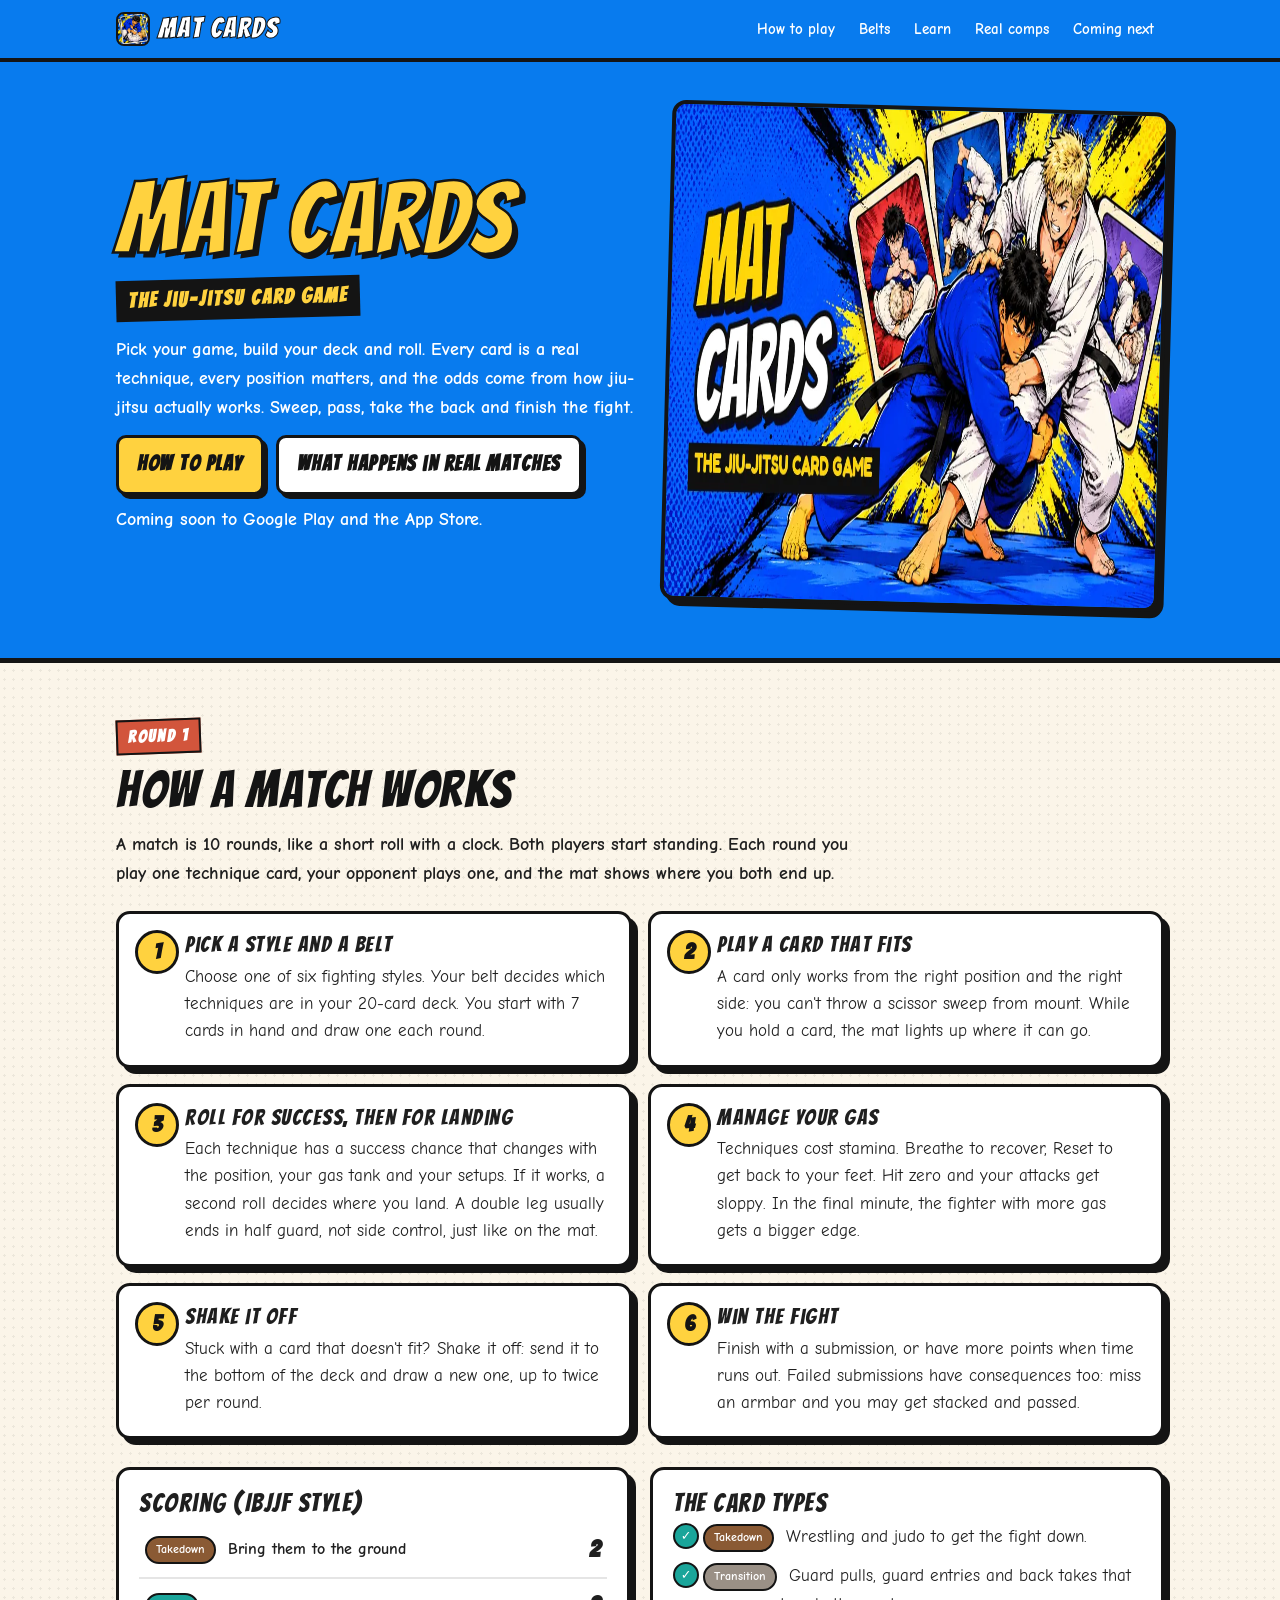
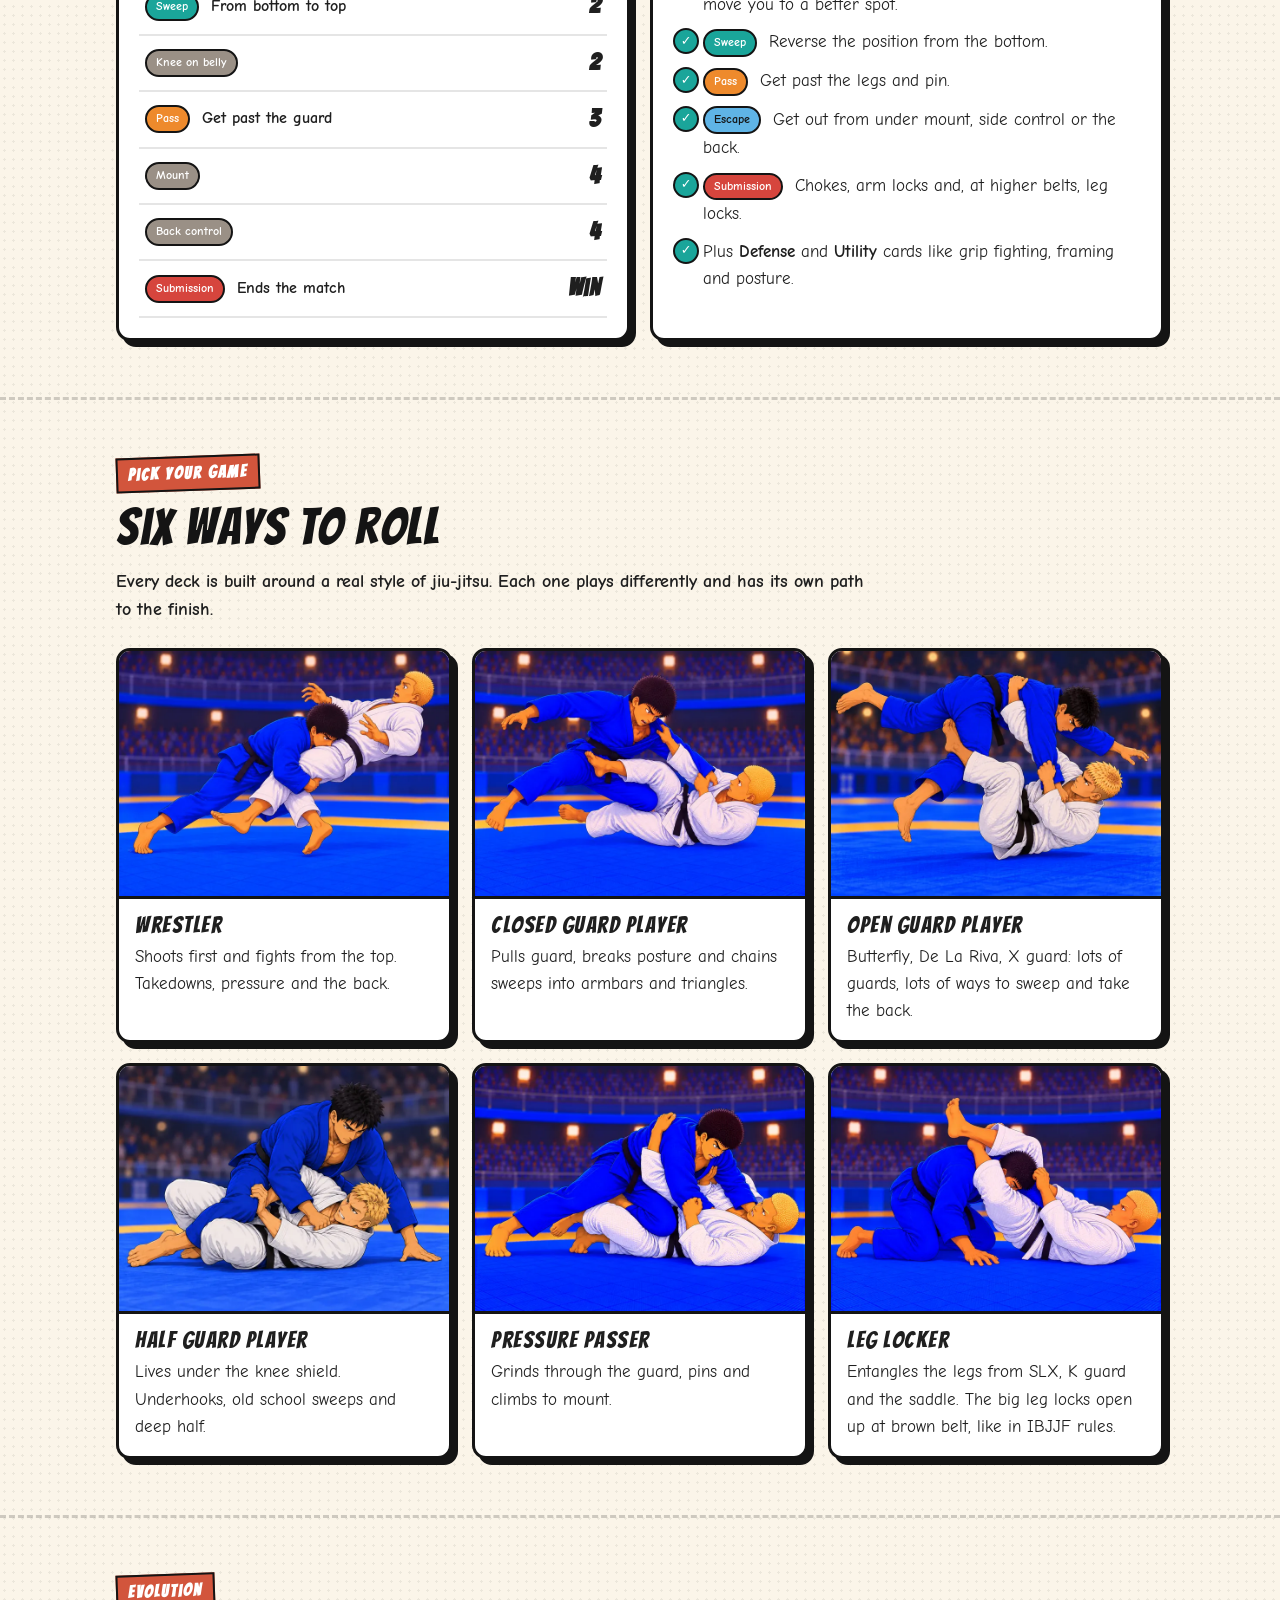
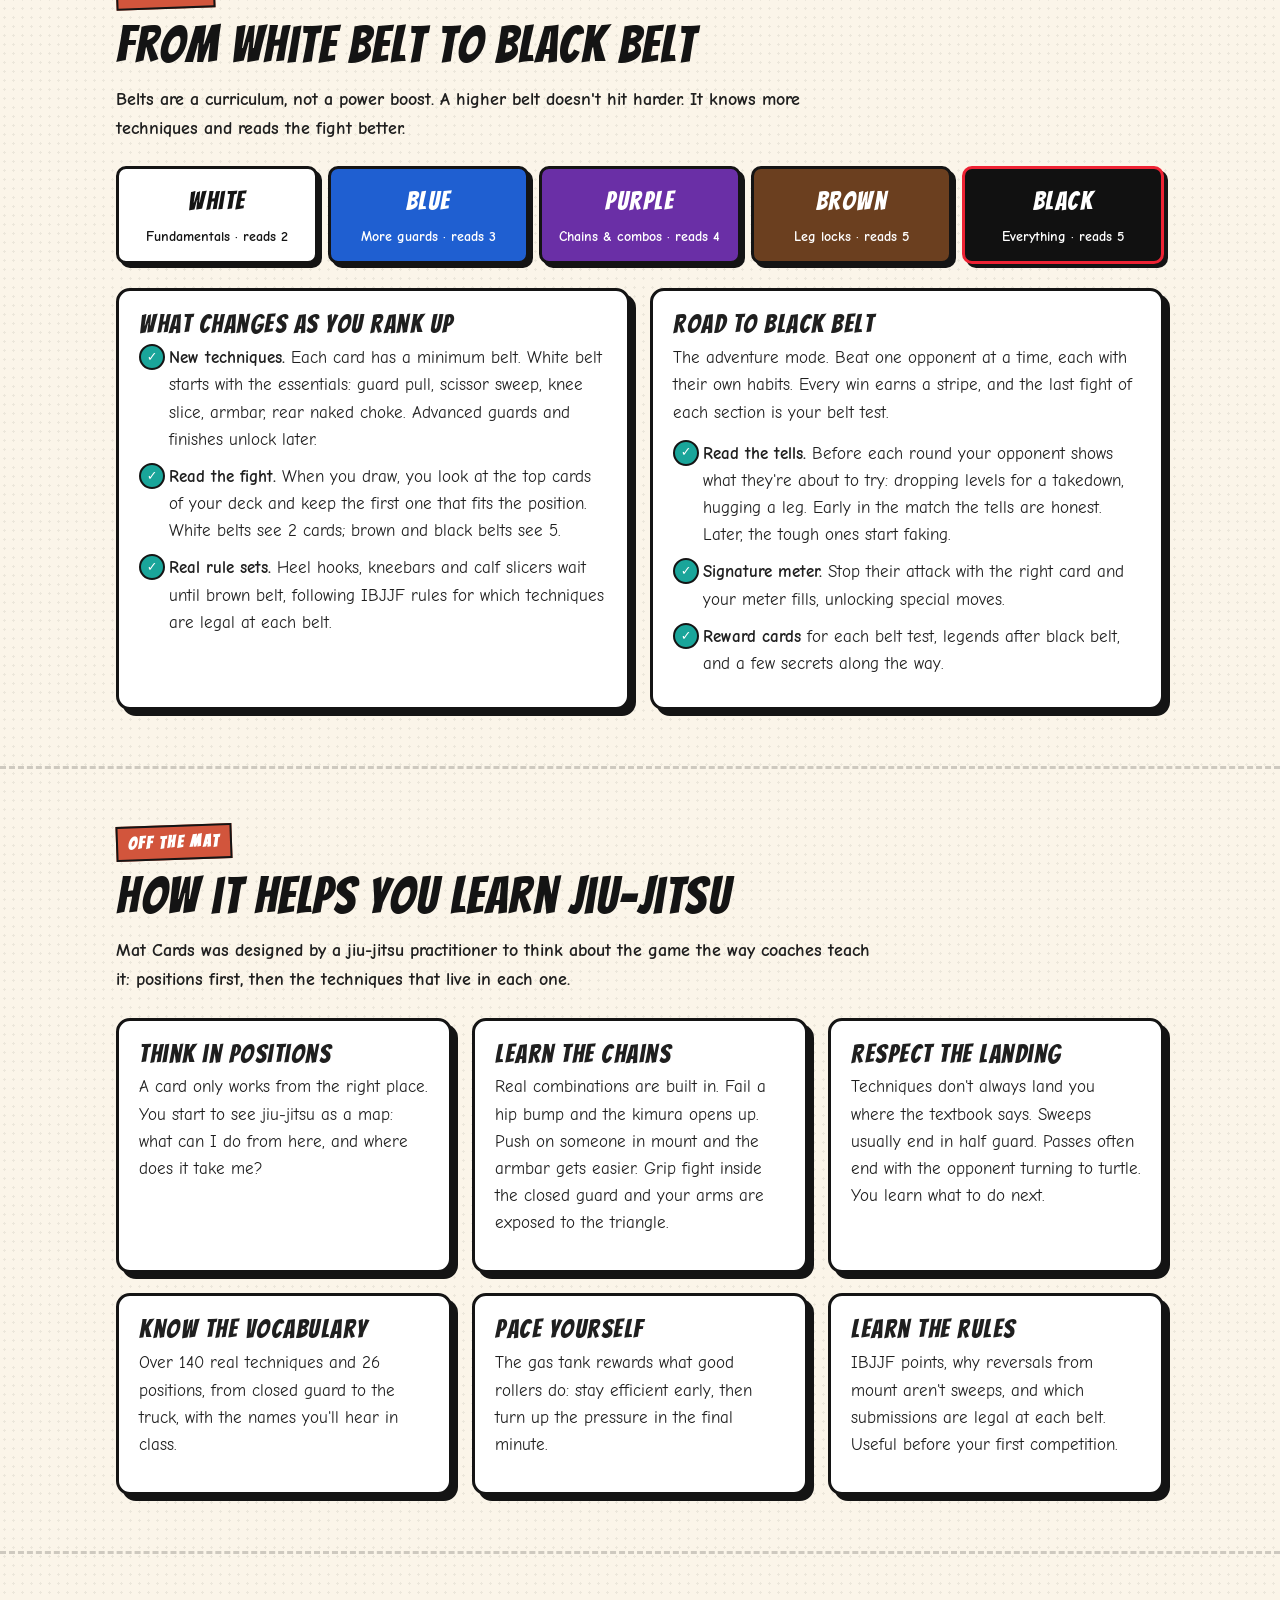
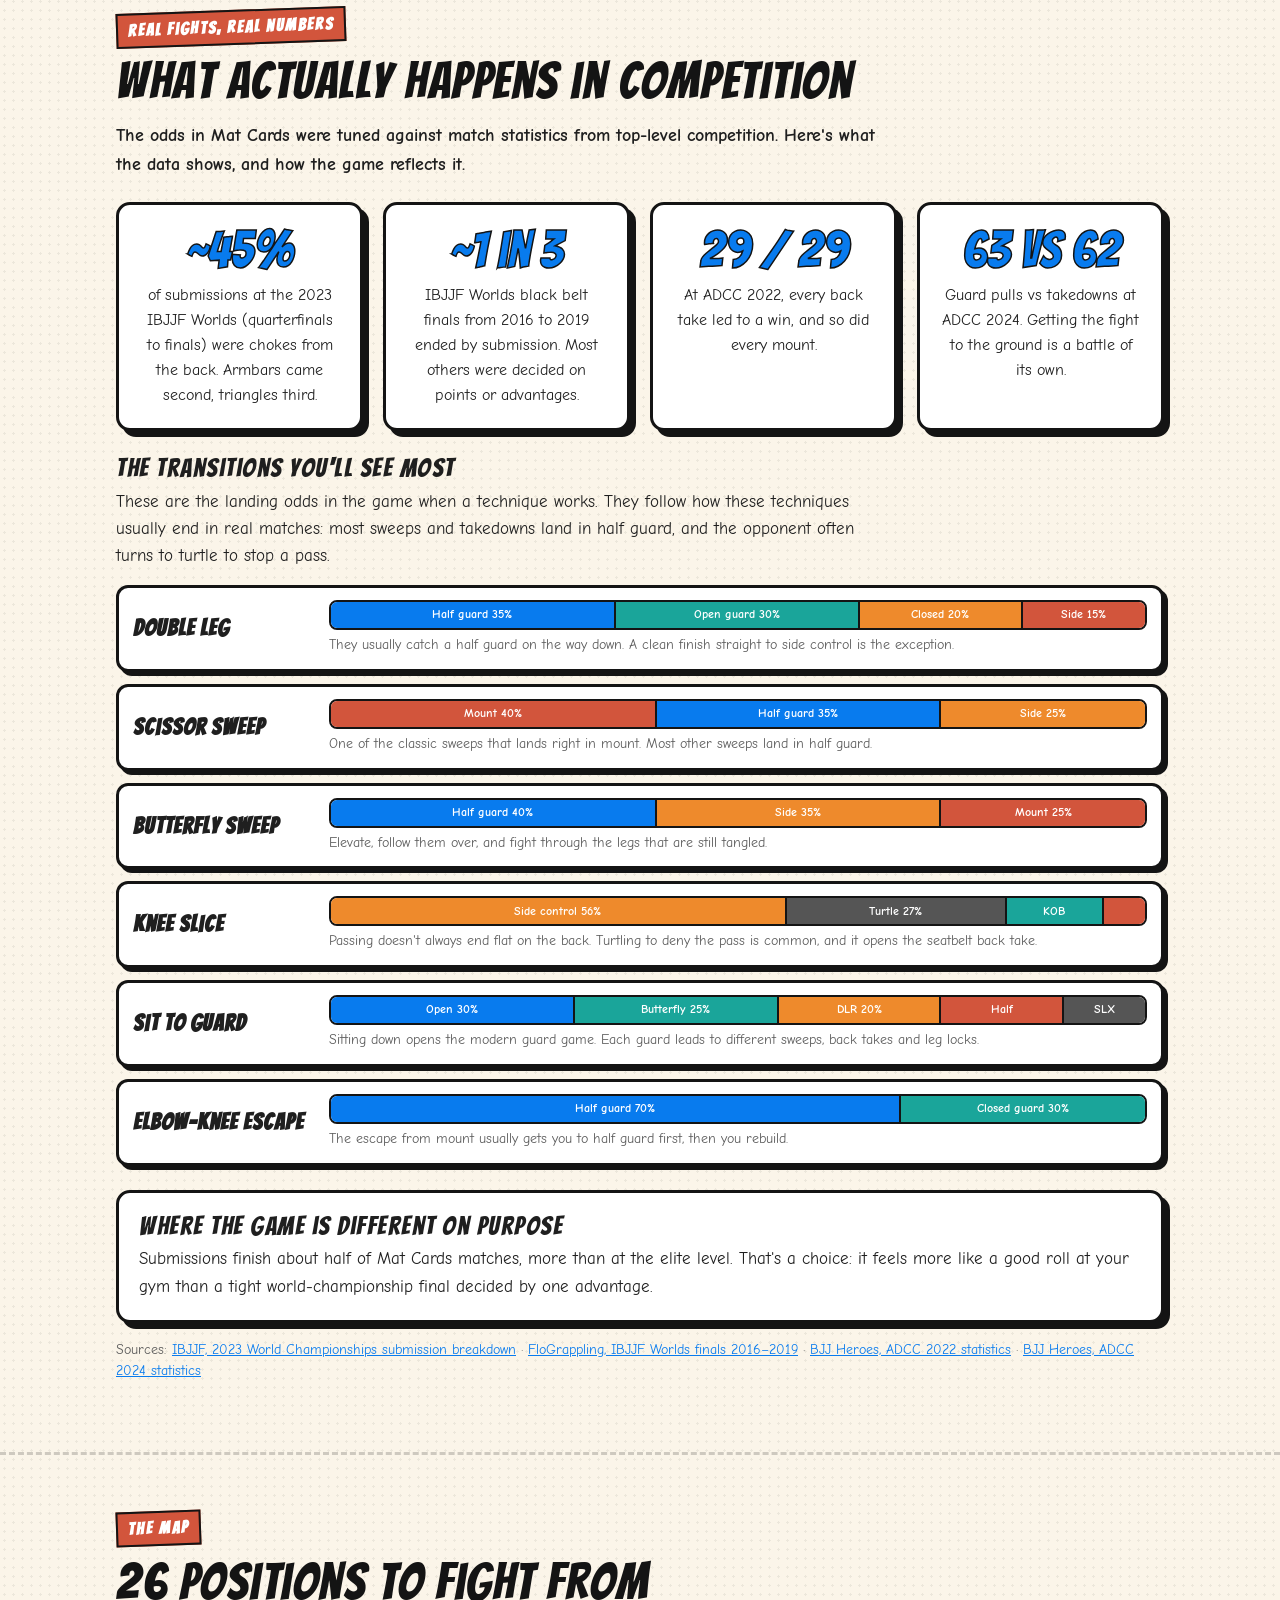
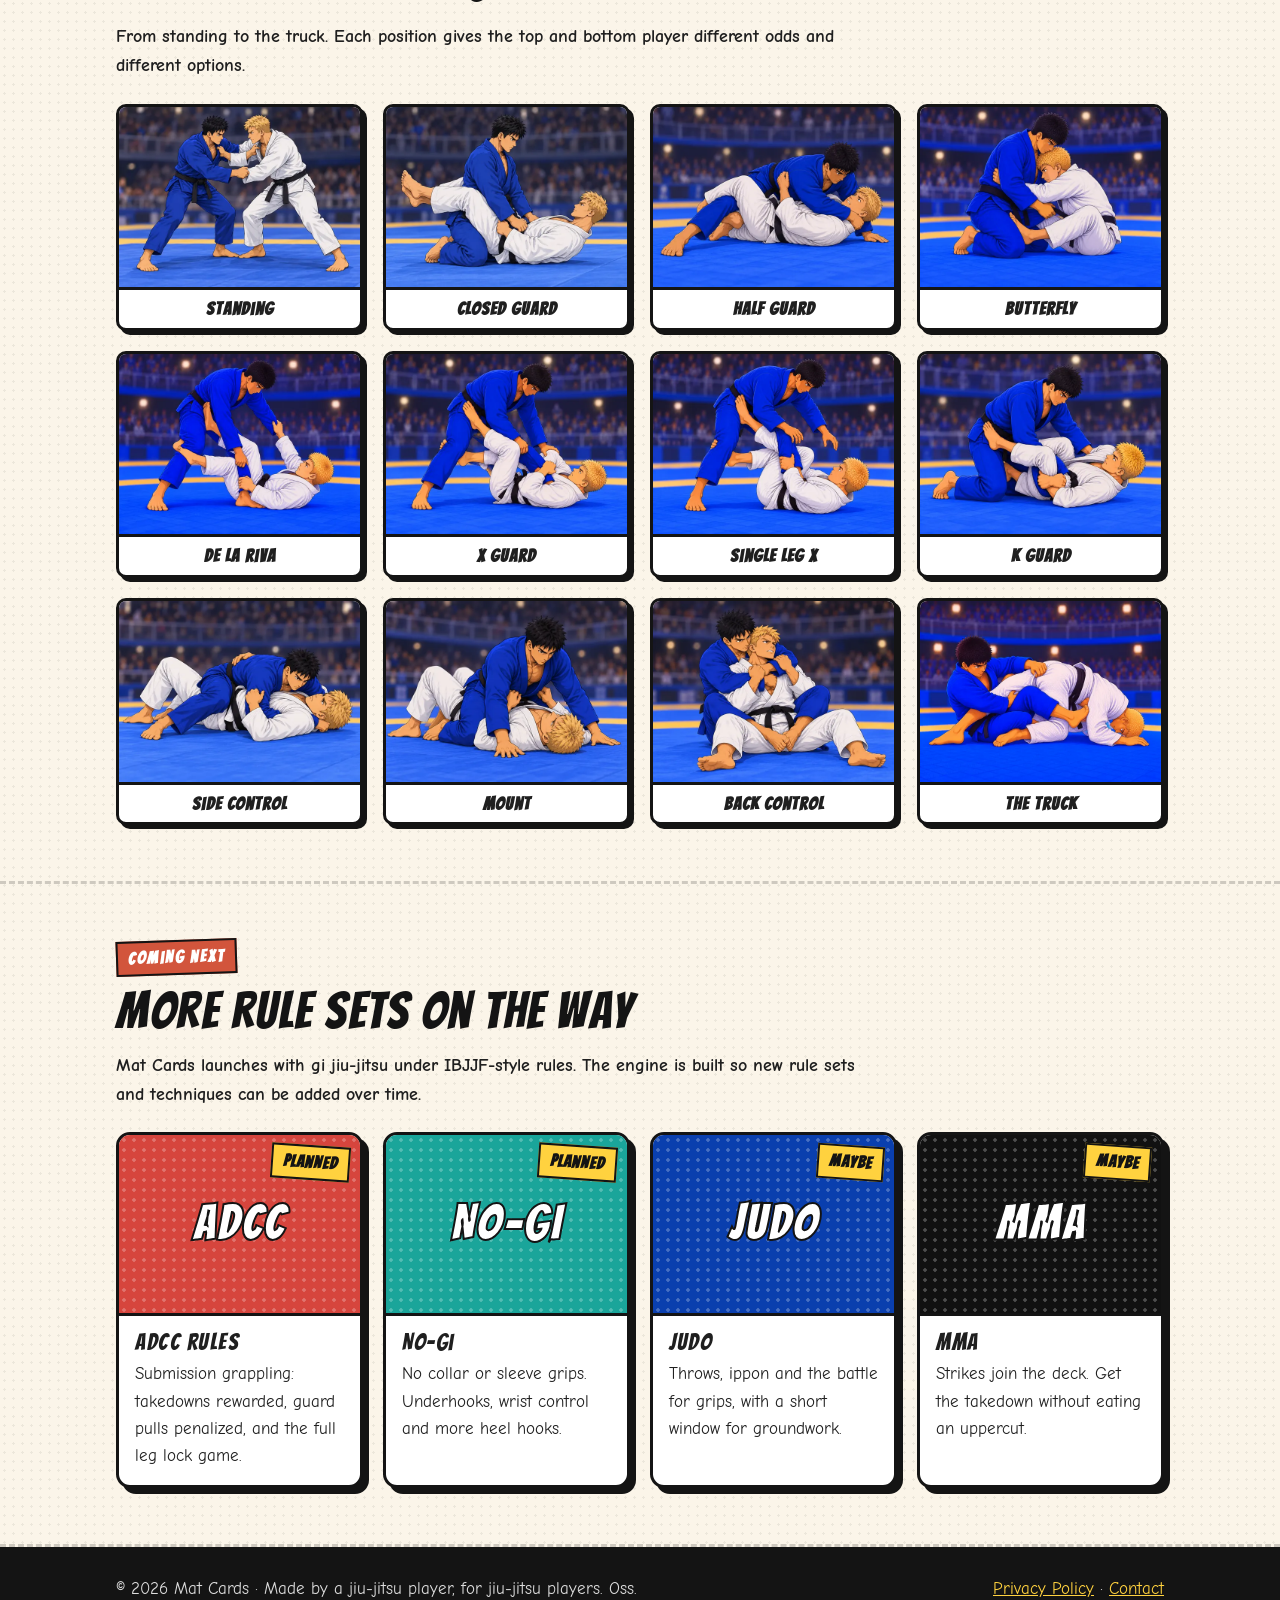
==== index.html @ f37de118 "Add Mat Cards website: game guide and privacy policy Co-Authored-By: Claude Opus 5.5 <noreply@anthro" ====
<!doctype html>
<html lang="en">
<head>
<meta charset="utf-8">
<meta name="viewport" content="width=device-width, initial-scale=1">
<title>Mat Cards — The Jiu-Jitsu Card Game</title>
<meta name="description" content="Mat Cards is a jiu-jitsu card game built on real grappling: positions, transitions and submissions work the way they do on the mat. Learn how to play, how belts work and what really happens in competition.">
<meta property="og:title" content="Mat Cards — The Jiu-Jitsu Card Game">
<meta property="og:description" content="Play techniques, chain positions and submit your opponent. A card game built on how jiu-jitsu really works.">
<meta property="og:image" content="assets/img/hero.webp">
<link rel="icon" href="assets/img/favicon.png">
<link rel="preconnect" href="https://fonts.googleapis.com">
<link rel="preconnect" href="https://fonts.gstatic.com" crossorigin>
<link href="https://fonts.googleapis.com/css2?family=Bangers&family=Comic+Neue:wght@400;700&display=swap" rel="stylesheet">
<link rel="stylesheet" href="assets/site.css">
</head>
<body>

<nav class="top"><div class="wrap">
  <a class="brand" href="#top"><img src="assets/img/icon.png" alt="">Mat Cards</a>
  <div class="links">
    <a href="#play">How to play</a>
    <a href="#belts">Belts</a>
    <a href="#learn">Learn</a>
    <a href="#real">Real comps</a>
    <a href="#next">Coming next</a>
  </div>
</div></nav>

<header class="hero" id="top"><div class="wrap">
  <div>
    <h1>Mat Cards</h1>
    <div class="tag">The jiu-jitsu card game</div>
    <p>Pick your game, build your deck and roll. Every card is a real technique, every position matters, and the odds come from how jiu-jitsu actually works. Sweep, pass, take the back and finish the fight.</p>
    <div class="btns">
      <a class="btn" href="#play">How to play</a>
      <a class="btn alt" href="#real">What happens in real matches</a>
    </div>
    <p class="soon">Coming soon to Google Play and the App Store.</p>
  </div>
  <img class="art" src="assets/img/hero.webp" alt="Mat Cards key art: two fighters in blue and white gis with game cards behind them" width="1024" height="500">
</div></header>

<main>

<!-- HOW TO PLAY -->
<section id="play"><div class="wrap">
  <span class="kicker">Round 1</span>
  <h2>How a match works</h2>
  <p class="lead">A match is 10 rounds, like a short roll with a clock. Both players start standing. Each round you play one technique card, your opponent plays one, and the mat shows where you both end up.</p>

  <div class="steps" style="margin-top:24px">
    <div class="panel step"><h3>Pick a style and a belt</h3><p>Choose one of six fighting styles. Your belt decides which techniques are in your 20-card deck. You start with 7 cards in hand and draw one each round.</p></div>
    <div class="panel step"><h3>Play a card that fits</h3><p>A card only works from the right position and the right side: you can't throw a scissor sweep from mount. While you hold a card, the mat lights up where it can go.</p></div>
    <div class="panel step"><h3>Roll for success, then for landing</h3><p>Each technique has a success chance that changes with the position, your gas tank and your setups. If it works, a second roll decides where you land. A double leg usually ends in half guard, not side control, just like on the mat.</p></div>
    <div class="panel step"><h3>Manage your gas</h3><p>Techniques cost stamina. Breathe to recover, Reset to get back to your feet. Hit zero and your attacks get sloppy. In the final minute, the fighter with more gas gets a bigger edge.</p></div>
    <div class="panel step"><h3>Shake it off</h3><p>Stuck with a card that doesn't fit? Shake it off: send it to the bottom of the deck and draw a new one, up to twice per round.</p></div>
    <div class="panel step"><h3>Win the fight</h3><p>Finish with a submission, or have more points when time runs out. Failed submissions have consequences too: miss an armbar and you may get stacked and passed.</p></div>
  </div>

  <div class="grid g2" style="margin-top:28px">
    <div class="panel">
      <h3>Scoring (IBJJF style)</h3>
      <table class="points">
        <tr><td><span class="pill td">Takedown</span> Bring them to the ground</td><td>2</td></tr>
        <tr><td><span class="pill sweep">Sweep</span> From bottom to top</td><td>2</td></tr>
        <tr><td><span class="pill tr">Knee on belly</span></td><td>2</td></tr>
        <tr><td><span class="pill pass">Pass</span> Get past the guard</td><td>3</td></tr>
        <tr><td><span class="pill tr">Mount</span></td><td>4</td></tr>
        <tr><td><span class="pill tr">Back control</span></td><td>4</td></tr>
        <tr><td><span class="pill sub">Submission</span> Ends the match</td><td>Win</td></tr>
      </table>
    </div>
    <div class="panel">
      <h3>The card types</h3>
      <ul class="check">
        <li><span class="pill td">Takedown</span> Wrestling and judo to get the fight down.</li>
        <li><span class="pill tr">Transition</span> Guard pulls, guard entries and back takes that move you to a better spot.</li>
        <li><span class="pill sweep">Sweep</span> Reverse the position from the bottom.</li>
        <li><span class="pill pass">Pass</span> Get past the legs and pin.</li>
        <li><span class="pill esc">Escape</span> Get out from under mount, side control or the back.</li>
        <li><span class="pill sub">Submission</span> Chokes, arm locks and, at higher belts, leg locks.</li>
        <li>Plus <b>Defense</b> and <b>Utility</b> cards like grip fighting, framing and posture.</li>
      </ul>
    </div>
  </div>
</div></section>

<!-- STYLES -->
<section id="styles"><div class="wrap">
  <span class="kicker">Pick your game</span>
  <h2>Six ways to roll</h2>
  <p class="lead">Every deck is built around a real style of jiu-jitsu. Each one plays differently and has its own path to the finish.</p>
  <div class="grid g3" style="margin-top:24px">
    <div class="card"><img src="assets/img/card_double_leg.webp" alt="Double leg takedown" loading="lazy"><div class="body"><h3>Wrestler</h3><p>Shoots first and fights from the top. Takedowns, pressure and the back.</p></div></div>
    <div class="card"><img src="assets/img/card_scissor_sweep.webp" alt="Scissor sweep from closed guard" loading="lazy"><div class="body"><h3>Closed Guard Player</h3><p>Pulls guard, breaks posture and chains sweeps into armbars and triangles.</p></div></div>
    <div class="card"><img src="assets/img/card_butterfly_sweep.webp" alt="Butterfly sweep" loading="lazy"><div class="body"><h3>Open Guard Player</h3><p>Butterfly, De La Riva, X guard: lots of guards, lots of ways to sweep and take the back.</p></div></div>
    <div class="card"><img src="assets/img/card_elbow_knee.webp" alt="Elbow-knee escape to half guard" loading="lazy"><div class="body"><h3>Half Guard Player</h3><p>Lives under the knee shield. Underhooks, old school sweeps and deep half.</p></div></div>
    <div class="card"><img src="assets/img/card_knee_slice.webp" alt="Knee slice pass" loading="lazy"><div class="body"><h3>Pressure Passer</h3><p>Grinds through the guard, pins and climbs to mount.</p></div></div>
    <div class="card"><img src="assets/img/card_triangle.webp" alt="Triangle choke" loading="lazy"><div class="body"><h3>Leg Locker</h3><p>Entangles the legs from SLX, K guard and the saddle. The big leg locks open up at brown belt, like in IBJJF rules.</p></div></div>
  </div>
</div></section>

<!-- BELTS -->
<section id="belts"><div class="wrap">
  <span class="kicker">Evolution</span>
  <h2>From white belt to black belt</h2>
  <p class="lead">Belts are a curriculum, not a power boost. A higher belt doesn't hit harder. It knows more techniques and reads the fight better.</p>
  <div class="belts" style="margin:24px 0">
    <div class="belt white"><b>White</b><span>Fundamentals · reads 2</span></div>
    <div class="belt blue"><b>Blue</b><span>More guards · reads 3</span></div>
    <div class="belt purple"><b>Purple</b><span>Chains & combos · reads 4</span></div>
    <div class="belt brown"><b>Brown</b><span>Leg locks · reads 5</span></div>
    <div class="belt black"><b>Black</b><span>Everything · reads 5</span></div>
  </div>
  <div class="grid g2">
    <div class="panel">
      <h3>What changes as you rank up</h3>
      <ul class="check">
        <li><b>New techniques.</b> Each card has a minimum belt. White belt starts with the essentials: guard pull, scissor sweep, knee slice, armbar, rear naked choke. Advanced guards and finishes unlock later.</li>
        <li><b>Read the fight.</b> When you draw, you look at the top cards of your deck and keep the first one that fits the position. White belts see 2 cards; brown and black belts see 5.</li>
        <li><b>Real rule sets.</b> Heel hooks, kneebars and calf slicers wait until brown belt, following IBJJF rules for which techniques are legal at each belt.</li>
      </ul>
    </div>
    <div class="panel">
      <h3>Road to Black Belt</h3>
      <p style="font-weight:400">The adventure mode. Beat one opponent at a time, each with their own habits. Every win earns a stripe, and the last fight of each section is your belt test.</p>
      <ul class="check">
        <li><b>Read the tells.</b> Before each round your opponent shows what they're about to try: dropping levels for a takedown, hugging a leg. Early in the match the tells are honest. Later, the tough ones start faking.</li>
        <li><b>Signature meter.</b> Stop their attack with the right card and your meter fills, unlocking special moves.</li>
        <li><b>Reward cards</b> for each belt test, legends after black belt, and a few secrets along the way.</li>
      </ul>
    </div>
  </div>
</div></section>

<!-- LEARN -->
<section id="learn"><div class="wrap">
  <span class="kicker">Off the mat</span>
  <h2>How it helps you learn jiu-jitsu</h2>
  <p class="lead">Mat Cards was designed by a jiu-jitsu practitioner to think about the game the way coaches teach it: positions first, then the techniques that live in each one.</p>
  <div class="grid g3" style="margin-top:24px">
    <div class="panel"><h3>Think in positions</h3><p style="font-weight:400">A card only works from the right place. You start to see jiu-jitsu as a map: what can I do from here, and where does it take me?</p></div>
    <div class="panel"><h3>Learn the chains</h3><p style="font-weight:400">Real combinations are built in. Fail a hip bump and the kimura opens up. Push on someone in mount and the armbar gets easier. Grip fight inside the closed guard and your arms are exposed to the triangle.</p></div>
    <div class="panel"><h3>Respect the landing</h3><p style="font-weight:400">Techniques don't always land you where the textbook says. Sweeps usually end in half guard. Passes often end with the opponent turning to turtle. You learn what to do next.</p></div>
    <div class="panel"><h3>Know the vocabulary</h3><p style="font-weight:400">Over 140 real techniques and 26 positions, from closed guard to the truck, with the names you'll hear in class.</p></div>
    <div class="panel"><h3>Pace yourself</h3><p style="font-weight:400">The gas tank rewards what good rollers do: stay efficient early, then turn up the pressure in the final minute.</p></div>
    <div class="panel"><h3>Learn the rules</h3><p style="font-weight:400">IBJJF points, why reversals from mount aren't sweeps, and which submissions are legal at each belt. Useful before your first competition.</p></div>
  </div>
</div></section>

<!-- REAL COMPETITION -->
<section id="real"><div class="wrap">
  <span class="kicker">Real fights, real numbers</span>
  <h2>What actually happens in competition</h2>
  <p class="lead">The odds in Mat Cards were tuned against match statistics from top-level competition. Here's what the data shows, and how the game reflects it.</p>

  <div class="grid g4" style="margin:24px 0">
    <div class="panel stat"><b>~45%</b><p>of submissions at the 2023 IBJJF Worlds (quarterfinals to finals) were chokes from the back. Armbars came second, triangles third.</p></div>
    <div class="panel stat"><b>~1 in 3</b><p>IBJJF Worlds black belt finals from 2016 to 2019 ended by submission. Most others were decided on points or advantages.</p></div>
    <div class="panel stat"><b>29 / 29</b><p>At ADCC 2022, every back take led to a win, and so did every mount.</p></div>
    <div class="panel stat"><b>63 vs 62</b><p>Guard pulls vs takedowns at ADCC 2024. Getting the fight to the ground is a battle of its own.</p></div>
  </div>

  <h3 style="margin-top:12px">The transitions you'll see most</h3>
  <p style="font-weight:400;max-width:780px">These are the landing odds in the game when a technique works. They follow how these techniques usually end in real matches: most sweeps and takedowns land in half guard, and the opponent often turns to turtle to stop a pass.</p>

  <div class="flow" style="margin-top:16px">
    <div class="flowrow"><div class="name">Double Leg</div><div>
      <div class="bar"><span class="c1" style="width:35%">Half guard 35%</span><span class="c2" style="width:30%">Open guard 30%</span><span class="c3" style="width:20%">Closed 20%</span><span class="c4" style="width:15%">Side 15%</span></div>
      <small>They usually catch a half guard on the way down. A clean finish straight to side control is the exception.</small></div></div>
    <div class="flowrow"><div class="name">Scissor Sweep</div><div>
      <div class="bar"><span class="c4" style="width:40%">Mount 40%</span><span class="c1" style="width:35%">Half guard 35%</span><span class="c3" style="width:25%">Side 25%</span></div>
      <small>One of the classic sweeps that lands right in mount. Most other sweeps land in half guard.</small></div></div>
    <div class="flowrow"><div class="name">Butterfly Sweep</div><div>
      <div class="bar"><span class="c1" style="width:40%">Half guard 40%</span><span class="c3" style="width:35%">Side 35%</span><span class="c4" style="width:25%">Mount 25%</span></div>
      <small>Elevate, follow them over, and fight through the legs that are still tangled.</small></div></div>
    <div class="flowrow"><div class="name">Knee Slice</div><div>
      <div class="bar"><span class="c3" style="width:56%">Side control 56%</span><span class="c5" style="width:27%">Turtle 27%</span><span class="c2" style="width:12%">KOB</span><span class="c4" style="width:5%"></span></div>
      <small>Passing doesn't always end flat on the back. Turtling to deny the pass is common, and it opens the seatbelt back take.</small></div></div>
    <div class="flowrow"><div class="name">Sit to Guard</div><div>
      <div class="bar"><span class="c1" style="width:30%">Open 30%</span><span class="c2" style="width:25%">Butterfly 25%</span><span class="c3" style="width:20%">DLR 20%</span><span class="c4" style="width:15%">Half</span><span class="c5" style="width:10%">SLX</span></div>
      <small>Sitting down opens the modern guard game. Each guard leads to different sweeps, back takes and leg locks.</small></div></div>
    <div class="flowrow"><div class="name">Elbow-Knee Escape</div><div>
      <div class="bar"><span class="c1" style="width:70%">Half guard 70%</span><span class="c2" style="width:30%">Closed guard 30%</span></div>
      <small>The escape from mount usually gets you to half guard first, then you rebuild.</small></div></div>
  </div>

  <div class="panel" style="margin-top:24px">
    <h3>Where the game is different on purpose</h3>
    <p style="font-weight:400;margin:0">Submissions finish about half of Mat Cards matches, more than at the elite level. That's a choice: it feels more like a good roll at your gym than a tight world-championship final decided by one advantage.</p>
  </div>

  <p class="src" style="margin-top:16px">Sources: <a href="https://ibjjf.com/news/2023-world-championships-submission-breakdown">IBJJF, 2023 World Championships submission breakdown</a> · <a href="https://www.flograppling.com/articles/6519593-ibjjf-worlds-stats-breakdown-submissions-on-the-rise-over-last-four-years">FloGrappling, IBJJF Worlds finals 2016–2019</a> · <a href="https://www.bjjheroes.com/?p=13022">BJJ Heroes, ADCC 2022 statistics</a> · <a href="https://www.bjjheroes.com/?p=13985">BJJ Heroes, ADCC 2024 statistics</a></p>
</div></section>

<!-- POSITIONS -->
<section id="positions"><div class="wrap">
  <span class="kicker">The map</span>
  <h2>26 positions to fight from</h2>
  <p class="lead">From standing to the truck. Each position gives the top and bottom player different odds and different options.</p>
  <div class="grid g4 pos-grid" style="margin-top:24px">
    <div class="pos"><img src="assets/img/pos_standing.webp" alt="" loading="lazy"><span>Standing</span></div>
    <div class="pos"><img src="assets/img/pos_closed_guard.webp" alt="" loading="lazy"><span>Closed Guard</span></div>
    <div class="pos"><img src="assets/img/pos_half_guard.webp" alt="" loading="lazy"><span>Half Guard</span></div>
    <div class="pos"><img src="assets/img/pos_butterfly.webp" alt="" loading="lazy"><span>Butterfly</span></div>
    <div class="pos"><img src="assets/img/pos_dlr.webp" alt="" loading="lazy"><span>De La Riva</span></div>
    <div class="pos"><img src="assets/img/pos_x_guard.webp" alt="" loading="lazy"><span>X Guard</span></div>
    <div class="pos"><img src="assets/img/pos_slx.webp" alt="" loading="lazy"><span>Single Leg X</span></div>
    <div class="pos"><img src="assets/img/pos_k_guard.webp" alt="" loading="lazy"><span>K Guard</span></div>
    <div class="pos"><img src="assets/img/pos_side_control.webp" alt="" loading="lazy"><span>Side Control</span></div>
    <div class="pos"><img src="assets/img/pos_mount.webp" alt="" loading="lazy"><span>Mount</span></div>
    <div class="pos"><img src="assets/img/pos_back_control.webp" alt="" loading="lazy"><span>Back Control</span></div>
    <div class="pos"><img src="assets/img/pos_truck.webp" alt="" loading="lazy"><span>The Truck</span></div>
  </div>
</div></section>

<!-- COMING NEXT -->
<section id="next" class="future"><div class="wrap">
  <span class="kicker">Coming next</span>
  <h2>More rule sets on the way</h2>
  <p class="lead">Mat Cards launches with gi jiu-jitsu under IBJJF-style rules. The engine is built so new rule sets and techniques can be added over time.</p>
  <div class="grid g4" style="margin-top:24px">
    <div class="card"><div class="ph" style="background-color:#d6453d">ADCC</div><span class="badge">Planned</span><div class="body"><h3>ADCC rules</h3><p>Submission grappling: takedowns rewarded, guard pulls penalized, and the full leg lock game.</p></div></div>
    <div class="card"><div class="ph" style="background-color:#1aa59a">NO-GI</div><span class="badge">Planned</span><div class="body"><h3>No-Gi</h3><p>No collar or sleeve grips. Underhooks, wrist control and more heel hooks.</p></div></div>
    <div class="card"><div class="ph" style="background-color:#0a3fae">JUDO</div><span class="badge">Maybe</span><div class="body"><h3>Judo</h3><p>Throws, ippon and the battle for grips, with a short window for groundwork.</p></div></div>
    <div class="card"><div class="ph" style="background-color:#111">MMA</div><span class="badge">Maybe</span><div class="body"><h3>MMA</h3><p>Strikes join the deck. Get the takedown without eating an uppercut.</p></div></div>
  </div>
</div></section>

</main>

<footer><div class="wrap">
  <div>© 2026 Mat Cards · Made by a jiu-jitsu player, for jiu-jitsu players. Oss.</div>
  <div><a href="privacy/">Privacy Policy</a> · <a href="mailto:luizhenrique.outikauffmann@gmail.com">Contact</a></div>
</div></footer>

</body>
</html>
---- assets/site.css ----
:root{
  --page:#fbf5e9; --paper:#ffffff; --ink:#141414; --text:#1f1f1f; --muted:#5b5b5b;
  --blue:#087BEE; --blue-deep:#0a3fae; --yellow:#FFD23F; --red:#D2553C;
  --sub:#d6453d; --sweep:#1aa59a; --pass:#ee8a2c; --takedown:#8a5a34; --escape:#5fb4e6; --trans:#9a9086;
  --shadow:6px 6px 0 var(--ink);
}
@media (prefers-color-scheme: dark){
  :root{ --page:#15171c; --paper:#1f232b; --ink:#000; --text:#eceae4; --muted:#a8a59d; --shadow:6px 6px 0 #000; }
}
*{box-sizing:border-box}
html{scroll-behavior:smooth}
body{margin:0;background:var(--page);color:var(--text);
  font:17px/1.6 "Comic Neue","Trebuchet MS",system-ui,sans-serif;font-weight:700;
  background-image:radial-gradient(rgba(0,0,0,.06) 1px,transparent 1.4px);background-size:9px 9px}
img{max-width:100%;display:block}
a{color:var(--blue)}
h1,h2,h3,.display{font-family:"Bangers",Impact,sans-serif;font-weight:400;letter-spacing:1.5px;line-height:1.05}
h2{font-size:clamp(2.1rem,6vw,3.2rem);margin:0 0 12px;color:var(--ink)}
@media (prefers-color-scheme: dark){ h2{color:var(--yellow)} }
h3{font-size:1.6rem;margin:0 0 6px}
p{margin:0 0 14px}
.wrap{max-width:1080px;margin:0 auto;padding:0 16px}

/* nav */
nav.top{position:sticky;top:0;z-index:10;background:var(--blue);border-bottom:4px solid var(--ink)}
nav.top .wrap{display:flex;align-items:center;gap:14px;height:58px;overflow-x:auto;scrollbar-width:none}
nav.top .wrap::-webkit-scrollbar{display:none}
nav.top .brand{display:flex;align-items:center;gap:8px;text-decoration:none;color:#fff;font-family:"Bangers";font-size:1.7rem;letter-spacing:2px;white-space:nowrap;-webkit-text-stroke:1px var(--ink)}
nav.top .brand img{width:34px;height:34px;border:2px solid var(--ink);border-radius:8px}
nav.top .links{display:flex;gap:4px;margin-left:auto}
nav.top .links a{color:#fff;text-decoration:none;font-weight:700;font-size:.95rem;padding:6px 10px;border-radius:6px;white-space:nowrap}
nav.top .links a:hover{background:rgba(0,0,0,.2)}

/* hero */
.hero{position:relative;overflow:hidden;border-bottom:5px solid var(--ink);
  background:var(--blue) radial-gradient(circle at 70% 40%,var(--yellow) 0 18%,transparent 19%) }
.hero .wrap{display:grid;grid-template-columns:1.05fr 1fr;gap:28px;align-items:center;padding-top:44px;padding-bottom:52px}
.hero h1{font-size:clamp(3.4rem,11vw,6.4rem);margin:0;color:var(--yellow);-webkit-text-stroke:2.5px var(--ink);text-shadow:5px 5px 0 var(--ink)}
.hero .tag{display:inline-block;background:var(--ink);color:var(--yellow);font-family:"Bangers";letter-spacing:2px;font-size:1.3rem;padding:4px 12px;margin:6px 0 16px;transform:rotate(-1.5deg)}
.hero p{color:#fff;font-size:1.12rem;max-width:520px}
.hero .art{border:4px solid var(--ink);border-radius:14px;box-shadow:var(--shadow);transform:rotate(1.5deg);background:#fff}
.btns{display:flex;flex-wrap:wrap;gap:12px;margin-top:8px}
.btn{display:inline-block;font-family:"Bangers";letter-spacing:1.5px;font-size:1.3rem;text-decoration:none;
  padding:10px 18px;border:3px solid var(--ink);border-radius:10px;box-shadow:4px 4px 0 var(--ink);background:var(--yellow);color:var(--ink)}
.btn.alt{background:#fff}
.btn:active{transform:translate(2px,2px);box-shadow:2px 2px 0 var(--ink)}
.soon{font-size:.9rem;color:#dfeaff;margin-top:10px}

/* sections */
section{padding:56px 0;border-bottom:3px dashed rgba(0,0,0,.18)}
.kicker{display:inline-block;background:var(--red);color:#fff;font-family:"Bangers";letter-spacing:2px;padding:2px 10px;border:2px solid var(--ink);transform:rotate(-2deg);margin-bottom:10px}
.lead{font-size:1.12rem;max-width:760px;color:var(--text)}
.panel{background:var(--paper);border:3px solid var(--ink);border-radius:14px;box-shadow:var(--shadow);padding:20px}
.grid{display:grid;gap:20px}
.g2{grid-template-columns:repeat(2,1fr)} .g3{grid-template-columns:repeat(3,1fr)} .g4{grid-template-columns:repeat(4,1fr)}

/* steps */
.steps{counter-reset:s;display:grid;gap:16px;grid-template-columns:repeat(2,1fr)}
.step{position:relative;padding-left:66px}
.step::before{counter-increment:s;content:counter(s);position:absolute;left:16px;top:16px;width:38px;height:38px;border-radius:50%;
  background:var(--yellow);border:3px solid var(--ink);font-family:"Bangers";font-size:1.4rem;display:grid;place-items:center;color:var(--ink)}
.step h3{font-size:1.35rem}
.step p{margin:0;font-weight:400}

/* points table */
.points{width:100%;border-collapse:collapse;font-size:1rem}
.points td{padding:8px 6px;border-bottom:2px solid rgba(0,0,0,.1)}
.points td:last-child{text-align:right;font-family:"Bangers";font-size:1.5rem;letter-spacing:1px}
.pill{display:inline-block;font-size:.78rem;font-weight:700;color:#fff;padding:2px 9px;border-radius:999px;border:2px solid var(--ink);margin-right:6px;vertical-align:middle}
.pill.sub{background:var(--sub)}.pill.sweep{background:var(--sweep)}.pill.pass{background:var(--pass)}.pill.td{background:var(--takedown)}
.pill.esc{background:var(--escape);color:var(--ink)}.pill.tr{background:var(--trans)}

/* cards */
.card{background:var(--paper);border:3px solid var(--ink);border-radius:14px;box-shadow:var(--shadow);overflow:hidden;display:flex;flex-direction:column}
.card img{aspect-ratio:4/3;object-fit:cover;border-bottom:3px solid var(--ink);width:100%}
.card .body{padding:14px 16px 16px}
.card .body p{font-weight:400;margin:0}
.card h3{font-size:1.45rem}

/* belts */
.belts{display:grid;grid-template-columns:repeat(5,1fr);gap:10px}
.belt{border:3px solid var(--ink);border-radius:10px;padding:12px 10px;text-align:center;box-shadow:4px 4px 0 var(--ink);color:#fff}
.belt b{display:block;font-family:"Bangers";font-weight:400;font-size:1.6rem;letter-spacing:1.5px}
.belt span{font-size:.85rem;font-weight:700}
.belt.white{background:#fff;color:var(--ink)} .belt.blue{background:#1f5fd1} .belt.purple{background:#6a2fa6}
.belt.brown{background:#6b3f1f} .belt.black{background:#111;border-color:#e23}

/* flow rows */
.flow{display:grid;gap:12px}
.flowrow{display:grid;grid-template-columns:180px 1fr;gap:16px;align-items:center;background:var(--paper);border:3px solid var(--ink);border-radius:12px;padding:12px 14px;box-shadow:4px 4px 0 var(--ink)}
.flowrow>div{min-width:0}
.flowrow .name{font-family:"Bangers";font-size:1.45rem;letter-spacing:1px}
.bar{display:flex;height:30px;border:2px solid var(--ink);border-radius:8px;overflow:hidden;font-size:.78rem;font-weight:700}
.bar span{display:flex;align-items:center;justify-content:center;white-space:nowrap;overflow:hidden;padding:0 4px;border-right:2px solid var(--ink);color:#fff}
.bar span:last-child{border-right:0}
.c1{background:var(--blue)}.c2{background:var(--sweep)}.c3{background:var(--pass)}.c4{background:var(--red)}.c5{background:#555}
.flowrow small{display:block;font-weight:400;color:var(--muted);margin-top:4px}

/* stats */
.stat{text-align:center}
.stat b{display:block;font-family:"Bangers";font-weight:400;font-size:3.2rem;color:var(--blue);-webkit-text-stroke:1.5px var(--ink);line-height:1}
.stat p{font-weight:400;margin:6px 0 0;font-size:.98rem}
.src{font-size:.85rem;font-weight:400;color:var(--muted)}

/* positions strip */
.pos{border:3px solid var(--ink);border-radius:10px;overflow:hidden;background:var(--paper);box-shadow:4px 4px 0 var(--ink)}
.pos img{aspect-ratio:4/3;object-fit:cover;width:100%}
.pos span{display:block;text-align:center;font-family:"Bangers";letter-spacing:1px;font-size:1.15rem;padding:4px;border-top:3px solid var(--ink)}

/* future */
.future .card{position:relative}
.future .badge{position:absolute;top:10px;right:10px;background:var(--yellow);border:2px solid var(--ink);font-family:"Bangers";letter-spacing:1px;padding:2px 10px;transform:rotate(4deg);color:var(--ink)}
.future .card .ph{aspect-ratio:4/3;display:grid;place-items:center;border-bottom:3px solid var(--ink);
  font-family:"Bangers";font-size:3rem;letter-spacing:3px;color:#fff;-webkit-text-stroke:2px var(--ink);
  background:radial-gradient(rgba(255,255,255,.25) 1.5px,transparent 2px) 0 0/10px 10px}

ul.check{list-style:none;padding:0;margin:0}
ul.check li{padding-left:30px;position:relative;margin-bottom:10px;font-weight:400}
ul.check li::before{content:"✓";position:absolute;left:0;top:0;width:22px;height:22px;border-radius:50%;background:var(--sweep);color:#fff;border:2px solid var(--ink);display:grid;place-items:center;font-size:.8rem;font-weight:700}

footer{background:var(--ink);color:#ddd;padding:28px 0 36px;font-weight:400}
footer a{color:var(--yellow)}
footer .wrap{display:flex;flex-wrap:wrap;gap:12px 24px;justify-content:space-between}

/* legal page */
.legal{max-width:760px;margin:32px auto;padding:28px 22px}
.legal h1{font-size:clamp(2.4rem,8vw,3.6rem);margin:0 0 4px;color:var(--ink)}
@media (prefers-color-scheme: dark){ .legal h1{color:var(--yellow)} }
.legal h2{font-size:1.8rem;margin:28px 0 8px}
.legal p,.legal li{font-weight:400}
.legal .updated{color:var(--muted)}

@media (max-width:860px){
  .hero .wrap{grid-template-columns:1fr;padding-top:28px}
  .hero .art{transform:none}
  .g3,.g4{grid-template-columns:repeat(2,1fr)} .steps,.g2{grid-template-columns:1fr}
  .belts{grid-template-columns:repeat(5,minmax(0,1fr))}
  .belt b{font-size:1.15rem} .belt span{font-size:.7rem}
  .flowrow{grid-template-columns:minmax(0,1fr)}
  .bar span{font-size:.68rem;padding:0 2px;text-overflow:ellipsis}
}
@media (max-width:520px){
  .g3,.g4{grid-template-columns:1fr}
  .g4.pos-grid{grid-template-columns:repeat(2,1fr)}
  nav.top .links a{padding:6px 7px;font-size:.88rem}
  .belts{grid-template-columns:1fr 1fr}
}
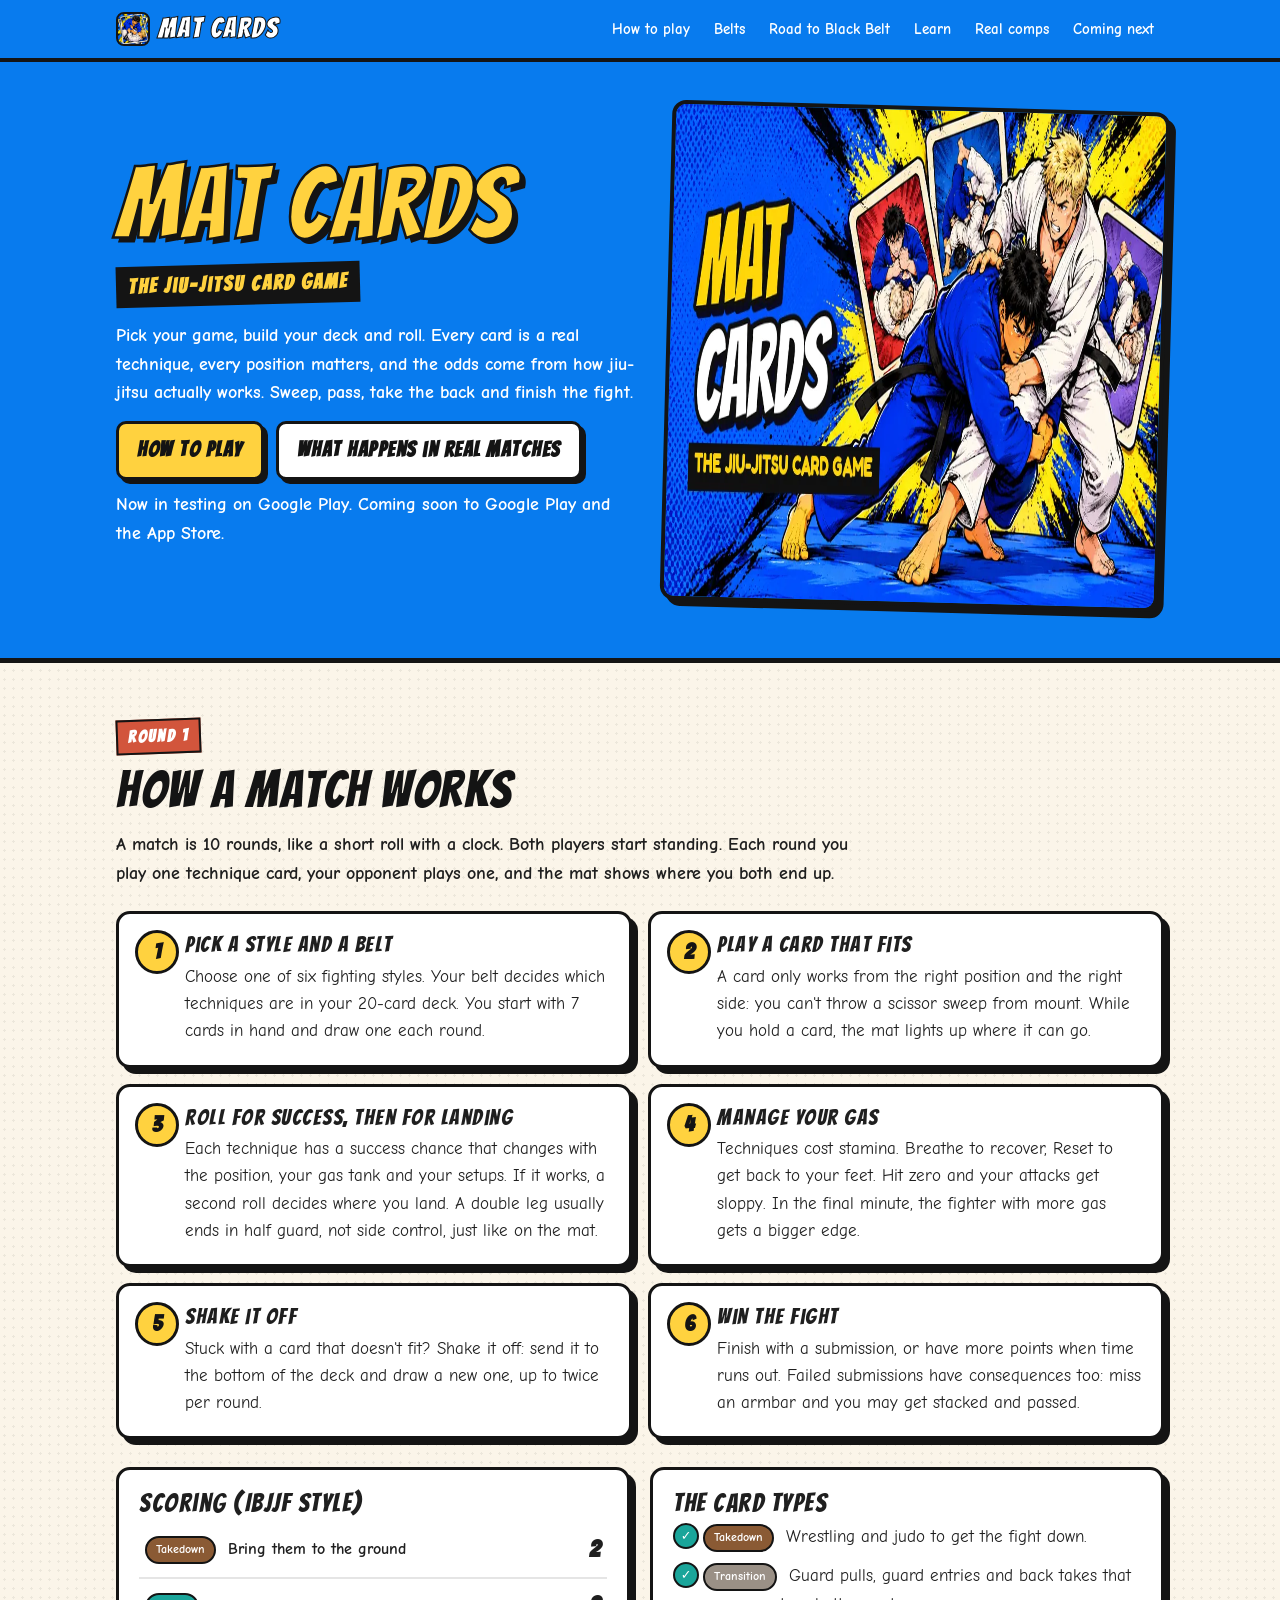
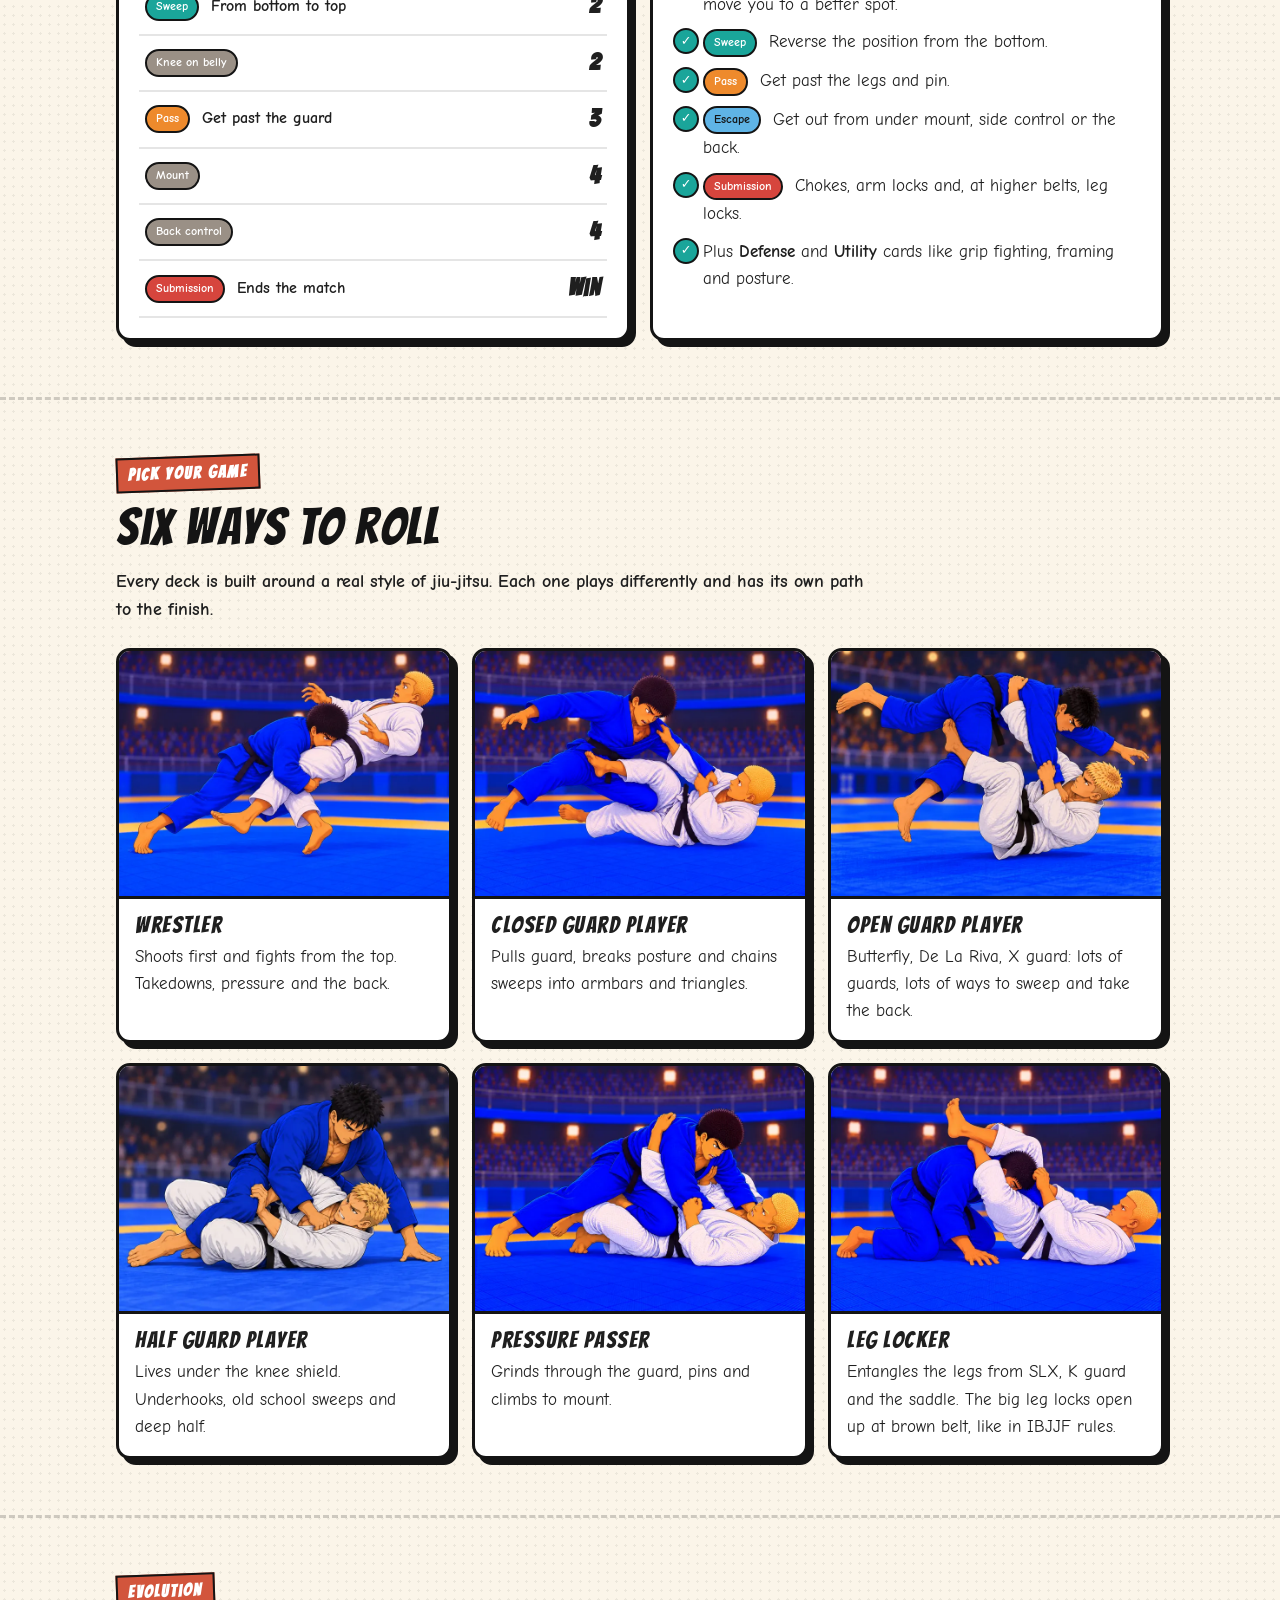
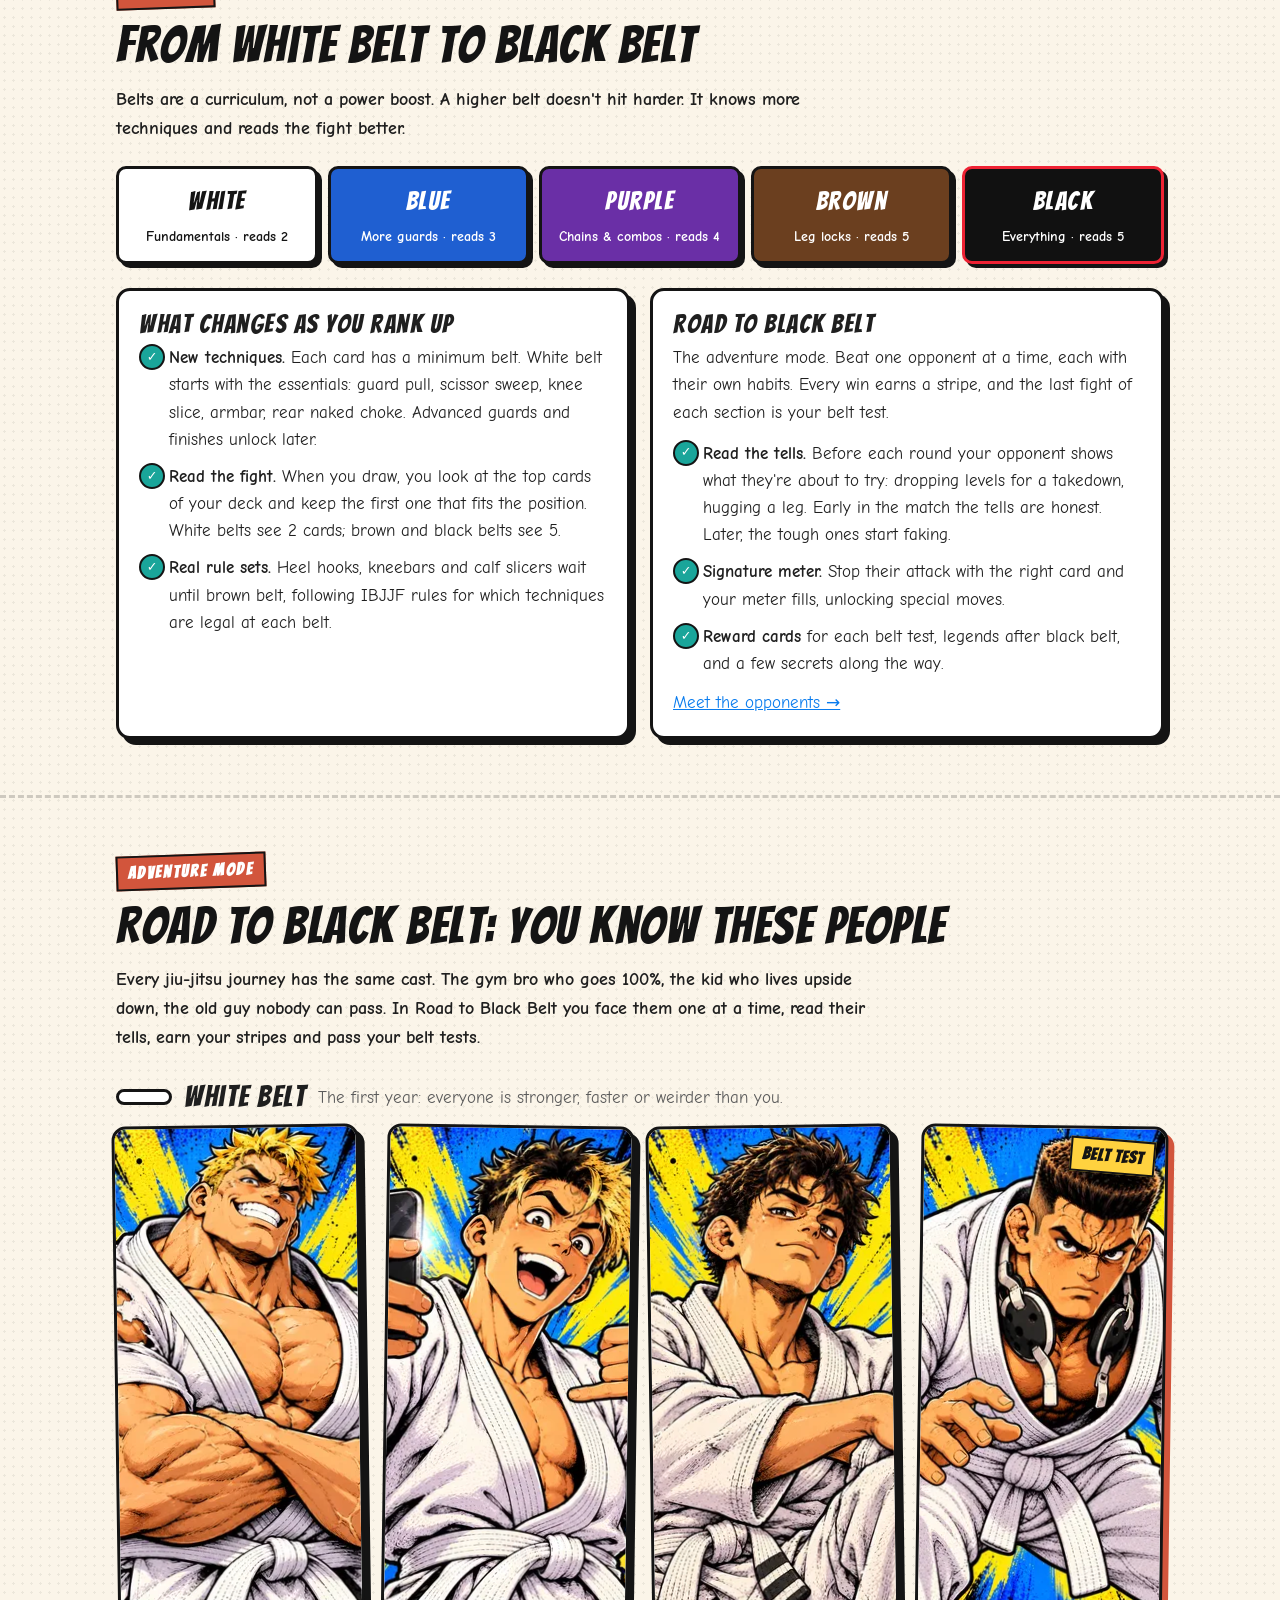
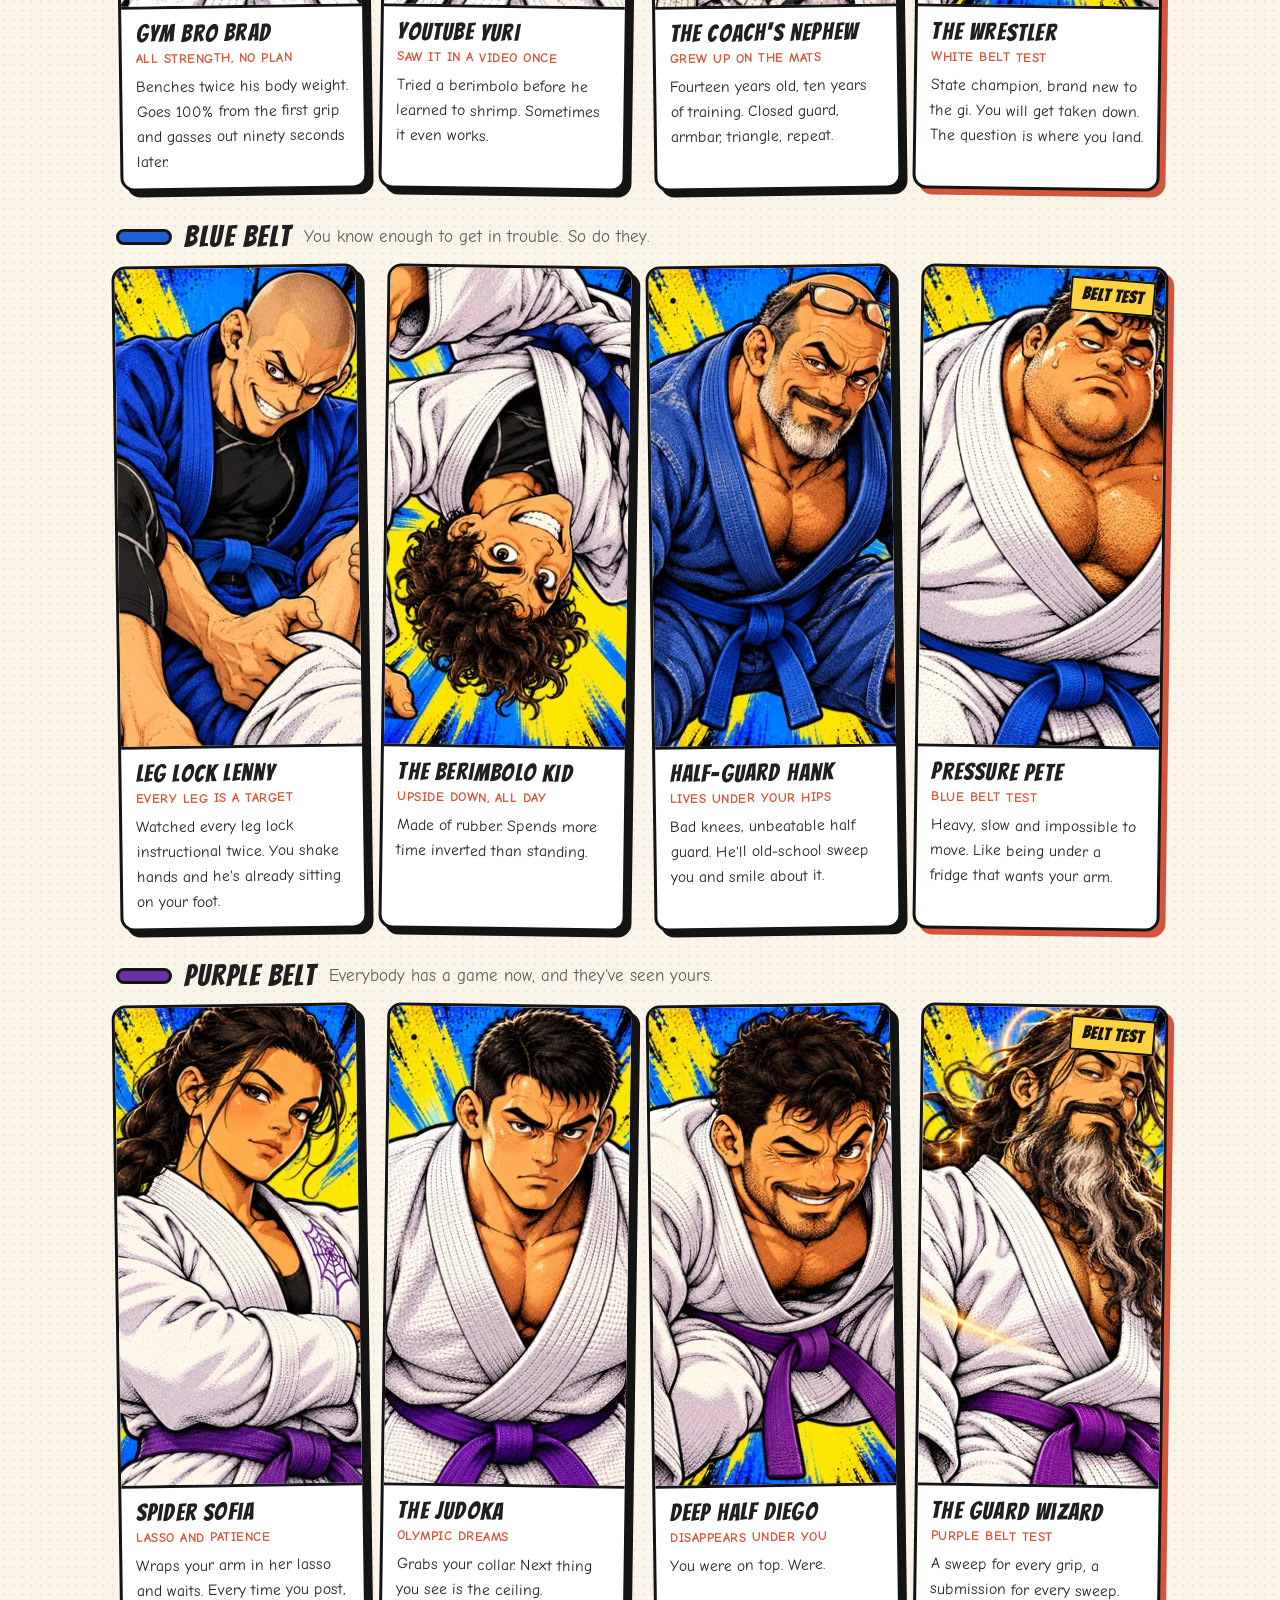
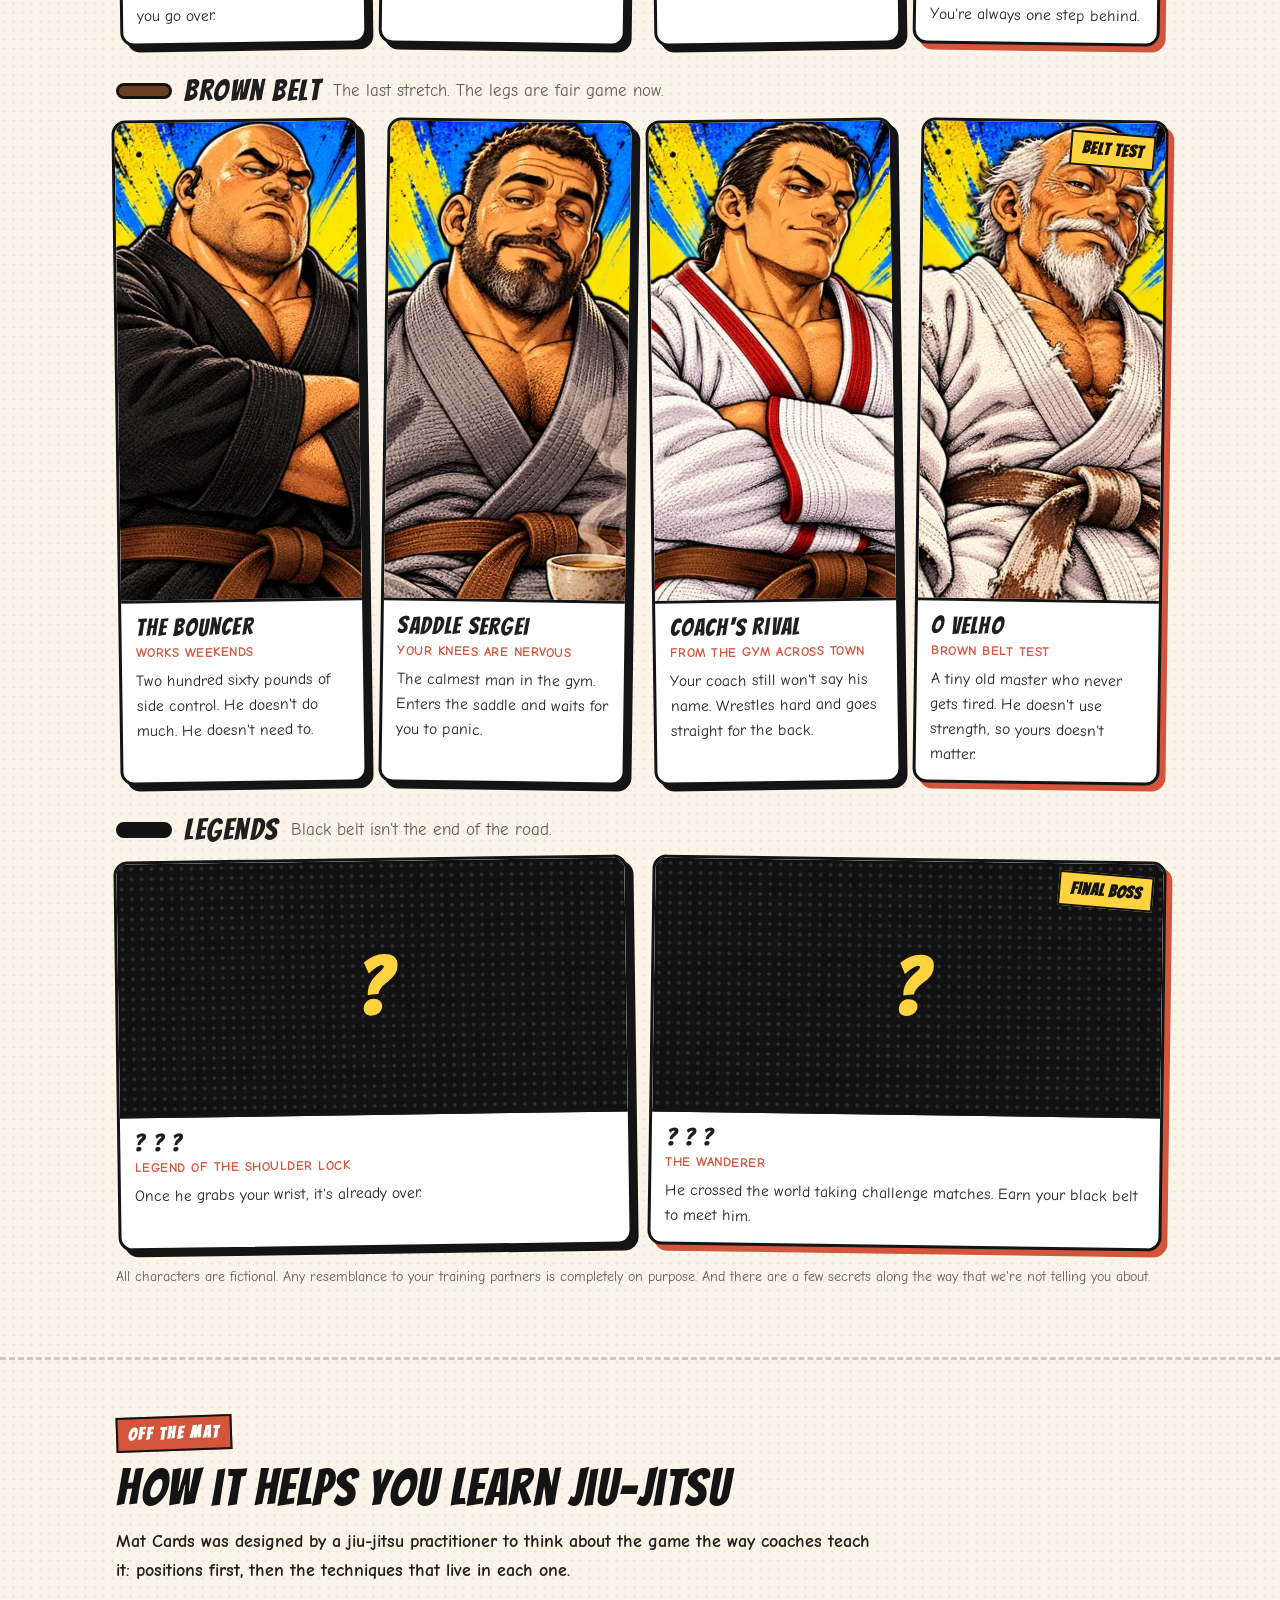
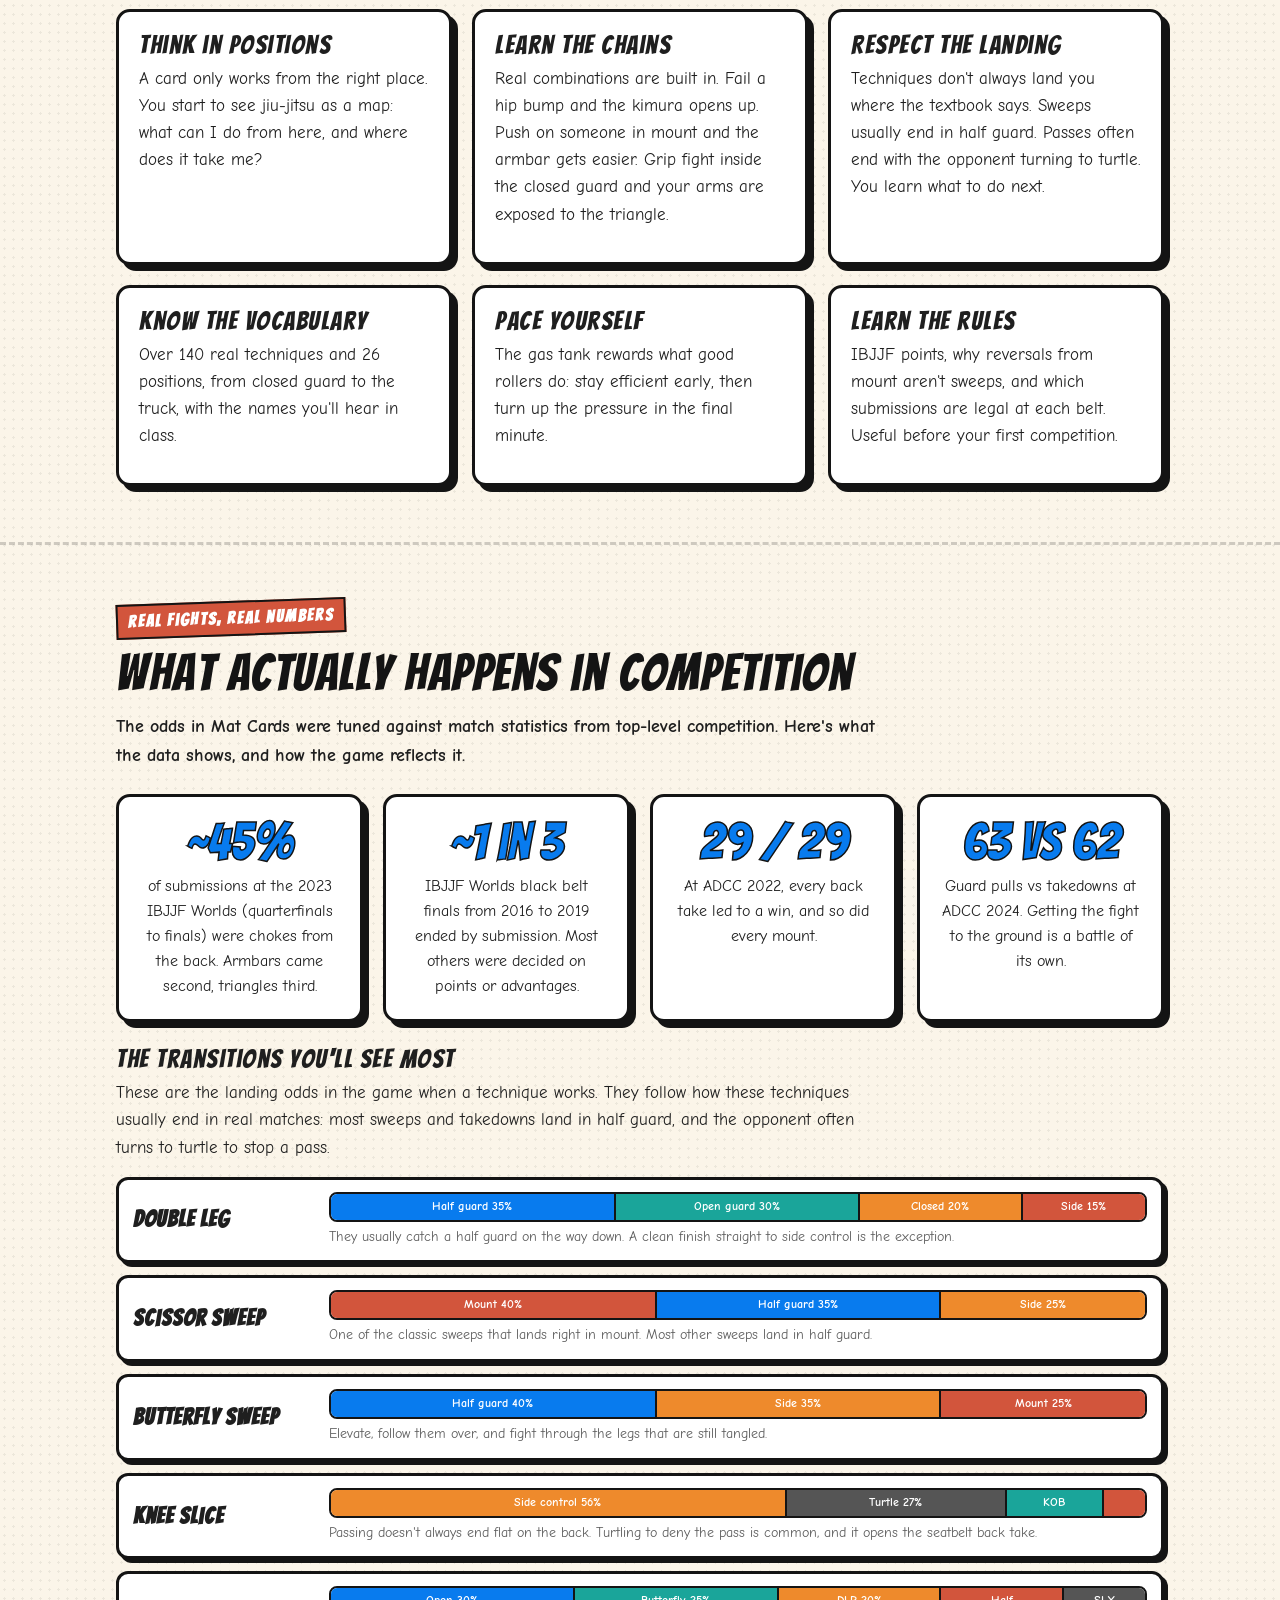
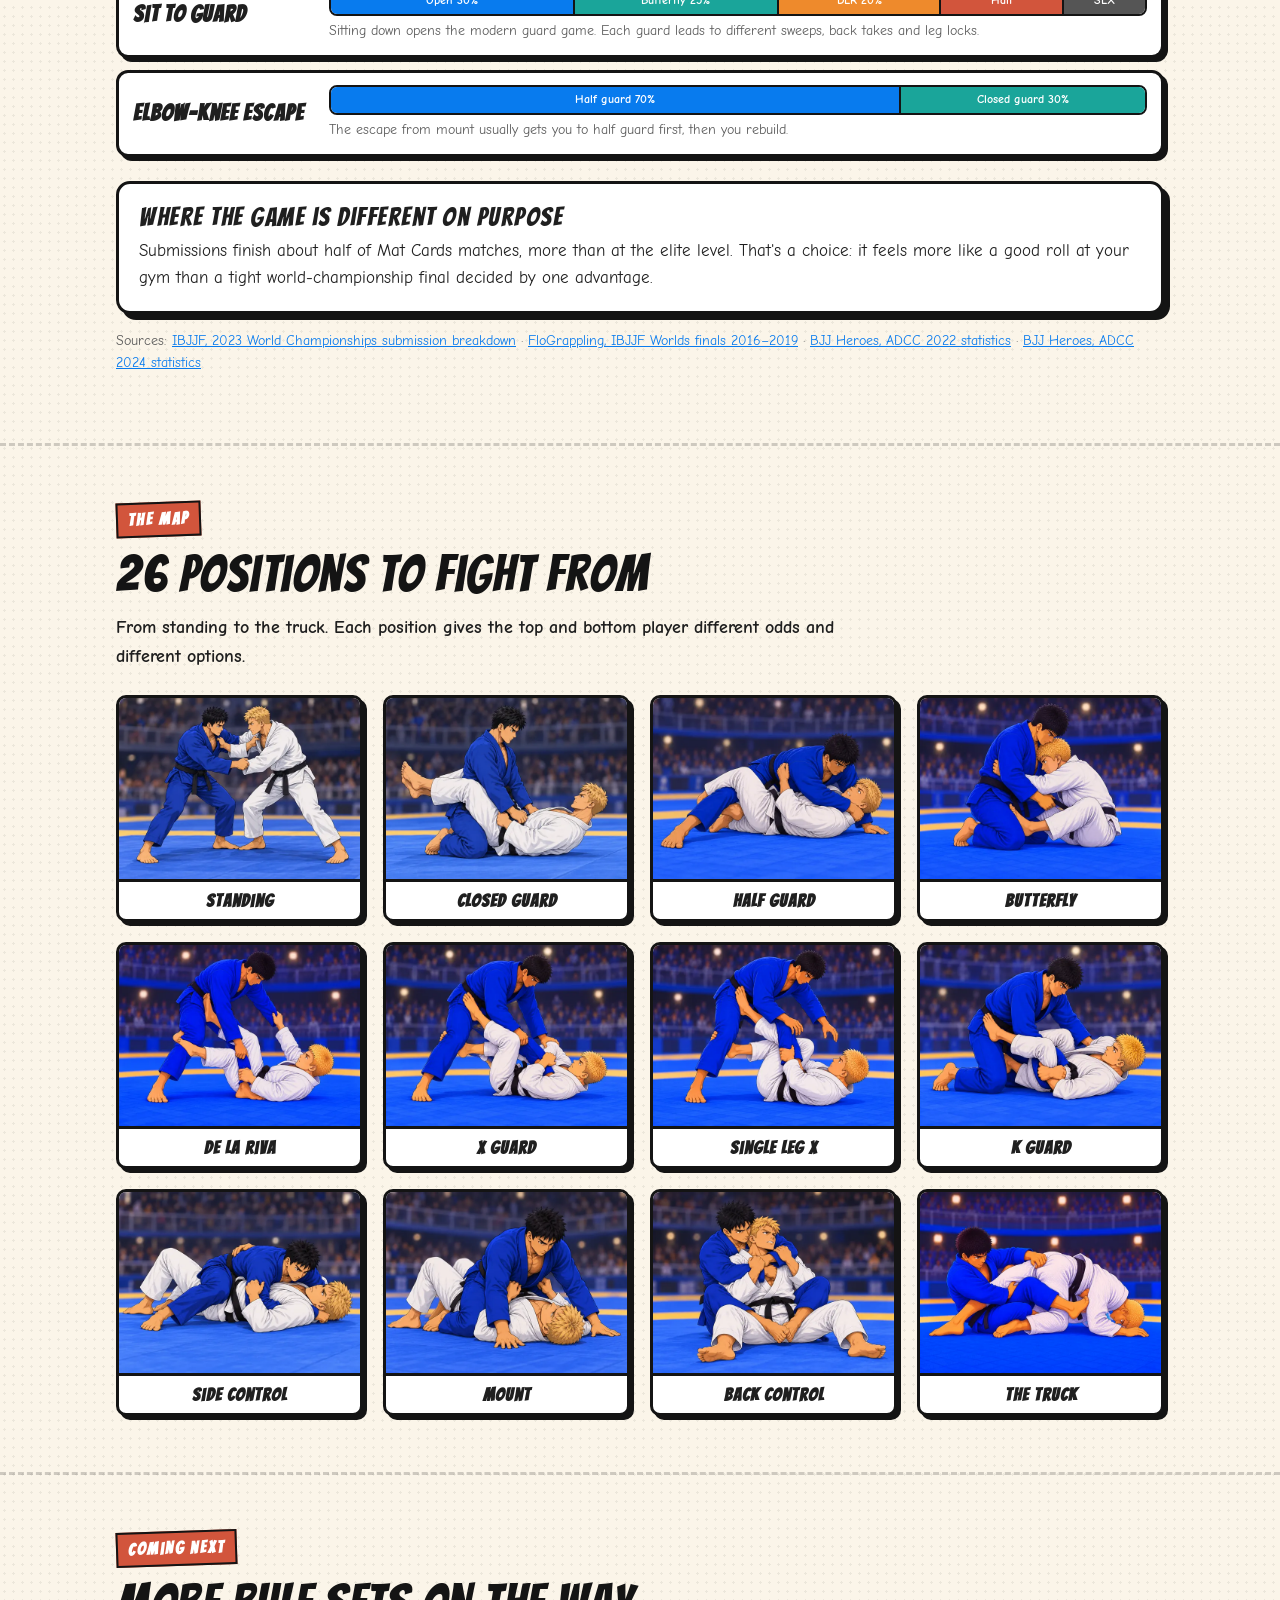
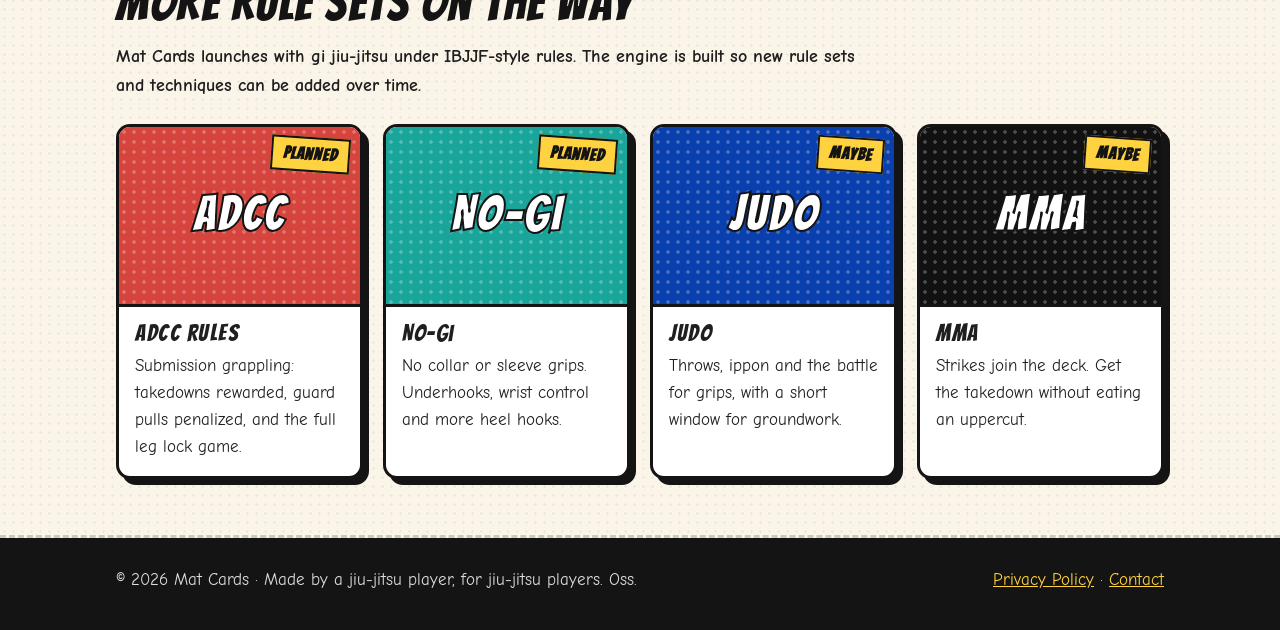
==== commit e31a296a: "Road to Black Belt section: meet the opponents (16 portraits + 2 hidden legends) Co-Authored-By: Cla" ====
--- a/index.html
+++ b/index.html
@@ -21,6 +21,7 @@
   <div class="links">
     <a href="#play">How to play</a>
     <a href="#belts">Belts</a>
+    <a href="#road">Road to Black Belt</a>
     <a href="#learn">Learn</a>
     <a href="#real">Real comps</a>
     <a href="#next">Coming next</a>
@@ -36,7 +37,7 @@
       <a class="btn" href="#play">How to play</a>
       <a class="btn alt" href="#real">What happens in real matches</a>
     </div>
-    <p class="soon">Coming soon to Google Play and the App Store.</p>
+    <p class="soon">Now in testing on Google Play. Coming soon to Google Play and the App Store.</p>
   </div>
   <img class="art" src="assets/img/hero.webp" alt="Mat Cards key art: two fighters in blue and white gis with game cards behind them" width="1024" height="500">
 </div></header>
@@ -130,8 +131,51 @@
         <li><b>Signature meter.</b> Stop their attack with the right card and your meter fills, unlocking special moves.</li>
         <li><b>Reward cards</b> for each belt test, legends after black belt, and a few secrets along the way.</li>
       </ul>
-    </div>
-  </div>
+      <p style="font-weight:400;margin:12px 0 0"><a href="#road">Meet the opponents →</a></p>
+    </div>
+  </div>
+</div></section>
+
+<!-- ROAD TO BLACK BELT -->
+<section id="road"><div class="wrap">
+  <span class="kicker">Adventure mode</span>
+  <h2>Road to Black Belt: you know these people</h2>
+  <p class="lead">Every jiu-jitsu journey has the same cast. The gym bro who goes 100%, the kid who lives upside down, the old guy nobody can pass. In Road to Black Belt you face them one at a time, read their tells, earn your stripes and pass your belt tests.</p>
+
+  <div class="mates-head"><span class="beltchip white"></span><h3>White belt</h3><p>The first year: everyone is stronger, faster or weirder than you.</p></div>
+  <div class="grid g4 mates">
+    <div class="mate"><img src="assets/img/portrait_gym_bro_brad.webp" alt="Gym Bro Brad, white belt opponent" loading="lazy" width="480" height="480"><div class="body"><h4>Gym Bro Brad</h4><div class="mtag">All strength, no plan</div><p>Benches twice his body weight. Goes 100% from the first grip and gasses out ninety seconds later.</p></div></div>
+    <div class="mate"><img src="assets/img/portrait_youtube_yuri.webp" alt="YouTube Yuri, white belt opponent" loading="lazy" width="480" height="480"><div class="body"><h4>YouTube Yuri</h4><div class="mtag">Saw it in a video once</div><p>Tried a berimbolo before he learned to shrimp. Sometimes it even works.</p></div></div>
+    <div class="mate"><img src="assets/img/portrait_coachs_nephew.webp" alt="The Coach's Nephew, white belt opponent" loading="lazy" width="480" height="480"><div class="body"><h4>The Coach's Nephew</h4><div class="mtag">Grew up on the mats</div><p>Fourteen years old, ten years of training. Closed guard, armbar, triangle, repeat.</p></div></div>
+    <div class="mate boss"><img src="assets/img/portrait_the_wrestler.webp" alt="The Wrestler, white belt opponent" loading="lazy" width="480" height="480"><span class="badge">Belt test</span><div class="body"><h4>The Wrestler</h4><div class="mtag">White belt test</div><p>State champion, brand new to the gi. You will get taken down. The question is where you land.</p></div></div>
+  </div>
+  <div class="mates-head"><span class="beltchip blue"></span><h3>Blue belt</h3><p>You know enough to get in trouble. So do they.</p></div>
+  <div class="grid g4 mates">
+    <div class="mate"><img src="assets/img/portrait_leg_lock_lenny.webp" alt="Leg Lock Lenny, blue belt opponent" loading="lazy" width="480" height="480"><div class="body"><h4>Leg Lock Lenny</h4><div class="mtag">Every leg is a target</div><p>Watched every leg lock instructional twice. You shake hands and he's already sitting on your foot.</p></div></div>
+    <div class="mate"><img src="assets/img/portrait_berimbolo_kid.webp" alt="The Berimbolo Kid, blue belt opponent" loading="lazy" width="480" height="480"><div class="body"><h4>The Berimbolo Kid</h4><div class="mtag">Upside down, all day</div><p>Made of rubber. Spends more time inverted than standing.</p></div></div>
+    <div class="mate"><img src="assets/img/portrait_half_guard_hank.webp" alt="Half-Guard Hank, blue belt opponent" loading="lazy" width="480" height="480"><div class="body"><h4>Half-Guard Hank</h4><div class="mtag">Lives under your hips</div><p>Bad knees, unbeatable half guard. He'll old-school sweep you and smile about it.</p></div></div>
+    <div class="mate boss"><img src="assets/img/portrait_pressure_pete.webp" alt="Pressure Pete, blue belt opponent" loading="lazy" width="480" height="480"><span class="badge">Belt test</span><div class="body"><h4>Pressure Pete</h4><div class="mtag">Blue belt test</div><p>Heavy, slow and impossible to move. Like being under a fridge that wants your arm.</p></div></div>
+  </div>
+  <div class="mates-head"><span class="beltchip purple"></span><h3>Purple belt</h3><p>Everybody has a game now, and they've seen yours.</p></div>
+  <div class="grid g4 mates">
+    <div class="mate"><img src="assets/img/portrait_spider_sofia.webp" alt="Spider Sofia, purple belt opponent" loading="lazy" width="480" height="480"><div class="body"><h4>Spider Sofia</h4><div class="mtag">Lasso and patience</div><p>Wraps your arm in her lasso and waits. Every time you post, you go over.</p></div></div>
+    <div class="mate"><img src="assets/img/portrait_the_judoka.webp" alt="The Judoka, purple belt opponent" loading="lazy" width="480" height="480"><div class="body"><h4>The Judoka</h4><div class="mtag">Olympic dreams</div><p>Grabs your collar. Next thing you see is the ceiling.</p></div></div>
+    <div class="mate"><img src="assets/img/portrait_deep_half_diego.webp" alt="Deep Half Diego, purple belt opponent" loading="lazy" width="480" height="480"><div class="body"><h4>Deep Half Diego</h4><div class="mtag">Disappears under you</div><p>You were on top. Were.</p></div></div>
+    <div class="mate boss"><img src="assets/img/portrait_guard_wizard.webp" alt="The Guard Wizard, purple belt opponent" loading="lazy" width="480" height="480"><span class="badge">Belt test</span><div class="body"><h4>The Guard Wizard</h4><div class="mtag">Purple belt test</div><p>A sweep for every grip, a submission for every sweep. You're always one step behind.</p></div></div>
+  </div>
+  <div class="mates-head"><span class="beltchip brown"></span><h3>Brown belt</h3><p>The last stretch. The legs are fair game now.</p></div>
+  <div class="grid g4 mates">
+    <div class="mate"><img src="assets/img/portrait_the_bouncer.webp" alt="The Bouncer, brown belt opponent" loading="lazy" width="480" height="480"><div class="body"><h4>The Bouncer</h4><div class="mtag">Works weekends</div><p>Two hundred sixty pounds of side control. He doesn't do much. He doesn't need to.</p></div></div>
+    <div class="mate"><img src="assets/img/portrait_saddle_sergei.webp" alt="Saddle Sergei, brown belt opponent" loading="lazy" width="480" height="480"><div class="body"><h4>Saddle Sergei</h4><div class="mtag">Your knees are nervous</div><p>The calmest man in the gym. Enters the saddle and waits for you to panic.</p></div></div>
+    <div class="mate"><img src="assets/img/portrait_coachs_rival.webp" alt="Coach's Rival, brown belt opponent" loading="lazy" width="480" height="480"><div class="body"><h4>Coach's Rival</h4><div class="mtag">From the gym across town</div><p>Your coach still won't say his name. Wrestles hard and goes straight for the back.</p></div></div>
+    <div class="mate boss"><img src="assets/img/portrait_o_velho.webp" alt="O Velho, brown belt opponent" loading="lazy" width="480" height="480"><span class="badge">Belt test</span><div class="body"><h4>O Velho</h4><div class="mtag">Brown belt test</div><p>A tiny old master who never gets tired. He doesn't use strength, so yours doesn't matter.</p></div></div>
+  </div>
+  <div class="mates-head"><span class="beltchip black"></span><h3>Legends</h3><p>Black belt isn't the end of the road.</p></div>
+  <div class="grid g2 mates legends">
+    <div class="mate locked"><div class="ph">?</div><div class="body"><h4>? ? ?</h4><div class="mtag">Legend of the shoulder lock</div><p>Once he grabs your wrist, it's already over.</p></div></div>
+    <div class="mate locked boss"><div class="ph">?</div><span class="badge">Final boss</span><div class="body"><h4>? ? ?</h4><div class="mtag">The wanderer</div><p>He crossed the world taking challenge matches. Earn your black belt to meet him.</p></div></div>
+  </div>
+  <p class="src" style="margin-top:18px">All characters are fictional. Any resemblance to your training partners is completely on purpose. And there are a few secrets along the way that we're not telling you about.</p>
 </div></section>
 
 <!-- LEARN -->
--- a/assets/site.css
+++ b/assets/site.css
@@ -145,3 +145,22 @@
   nav.top .links a{padding:6px 7px;font-size:.88rem}
   .belts{grid-template-columns:1fr 1fr}
 }
+
+/* road to black belt: the opponents */
+.mates-head{display:flex;align-items:center;gap:12px;flex-wrap:wrap;margin:30px 0 12px}
+.mates-head h3{margin:0;font-size:1.9rem}
+.mates-head p{margin:0;font-weight:400;color:var(--muted)}
+.beltchip{width:56px;height:16px;border:3px solid var(--ink);border-radius:999px;flex:none}
+.beltchip.white{background:#fff}.beltchip.blue{background:#1f5fd1}.beltchip.purple{background:#6a2fa6}.beltchip.brown{background:#6b3f1f}.beltchip.black{background:#111}
+.mate{position:relative;background:var(--paper);border:3px solid var(--ink);border-radius:14px;box-shadow:var(--shadow);overflow:hidden;display:flex;flex-direction:column}
+.mate:nth-child(odd){transform:rotate(-.8deg)} .mate:nth-child(even){transform:rotate(.8deg)}
+.mate img{width:100%;aspect-ratio:1/1;object-fit:cover;border-bottom:3px solid var(--ink)}
+.mate .body{padding:12px 14px 14px}
+.mate h4{font-family:"Bangers",Impact,sans-serif;font-weight:400;letter-spacing:1.2px;font-size:1.5rem;margin:0;line-height:1.05}
+.mate .mtag{font-size:.82rem;font-weight:700;color:var(--red);text-transform:uppercase;letter-spacing:.5px;margin:2px 0 6px}
+.mate p{font-weight:400;margin:0;font-size:.97rem}
+.mate .badge{position:absolute;top:10px;right:10px;background:var(--yellow);color:var(--ink);border:2px solid var(--ink);font-family:"Bangers";letter-spacing:1px;padding:2px 10px;transform:rotate(4deg)}
+.mate.boss{border-color:var(--ink);box-shadow:6px 6px 0 var(--red)}
+.mate.locked .ph{aspect-ratio:2/1;display:grid;place-items:center;border-bottom:3px solid var(--ink);background:#111 radial-gradient(rgba(255,255,255,.12) 1.5px,transparent 2px) 0 0/10px 10px;
+  font-family:"Bangers";font-size:5rem;color:var(--yellow);-webkit-text-stroke:2px var(--ink)}
+@media (max-width:520px){ .g4.mates{grid-template-columns:repeat(2,1fr)} .mate h4{font-size:1.25rem} .mate p{font-size:.88rem} }
